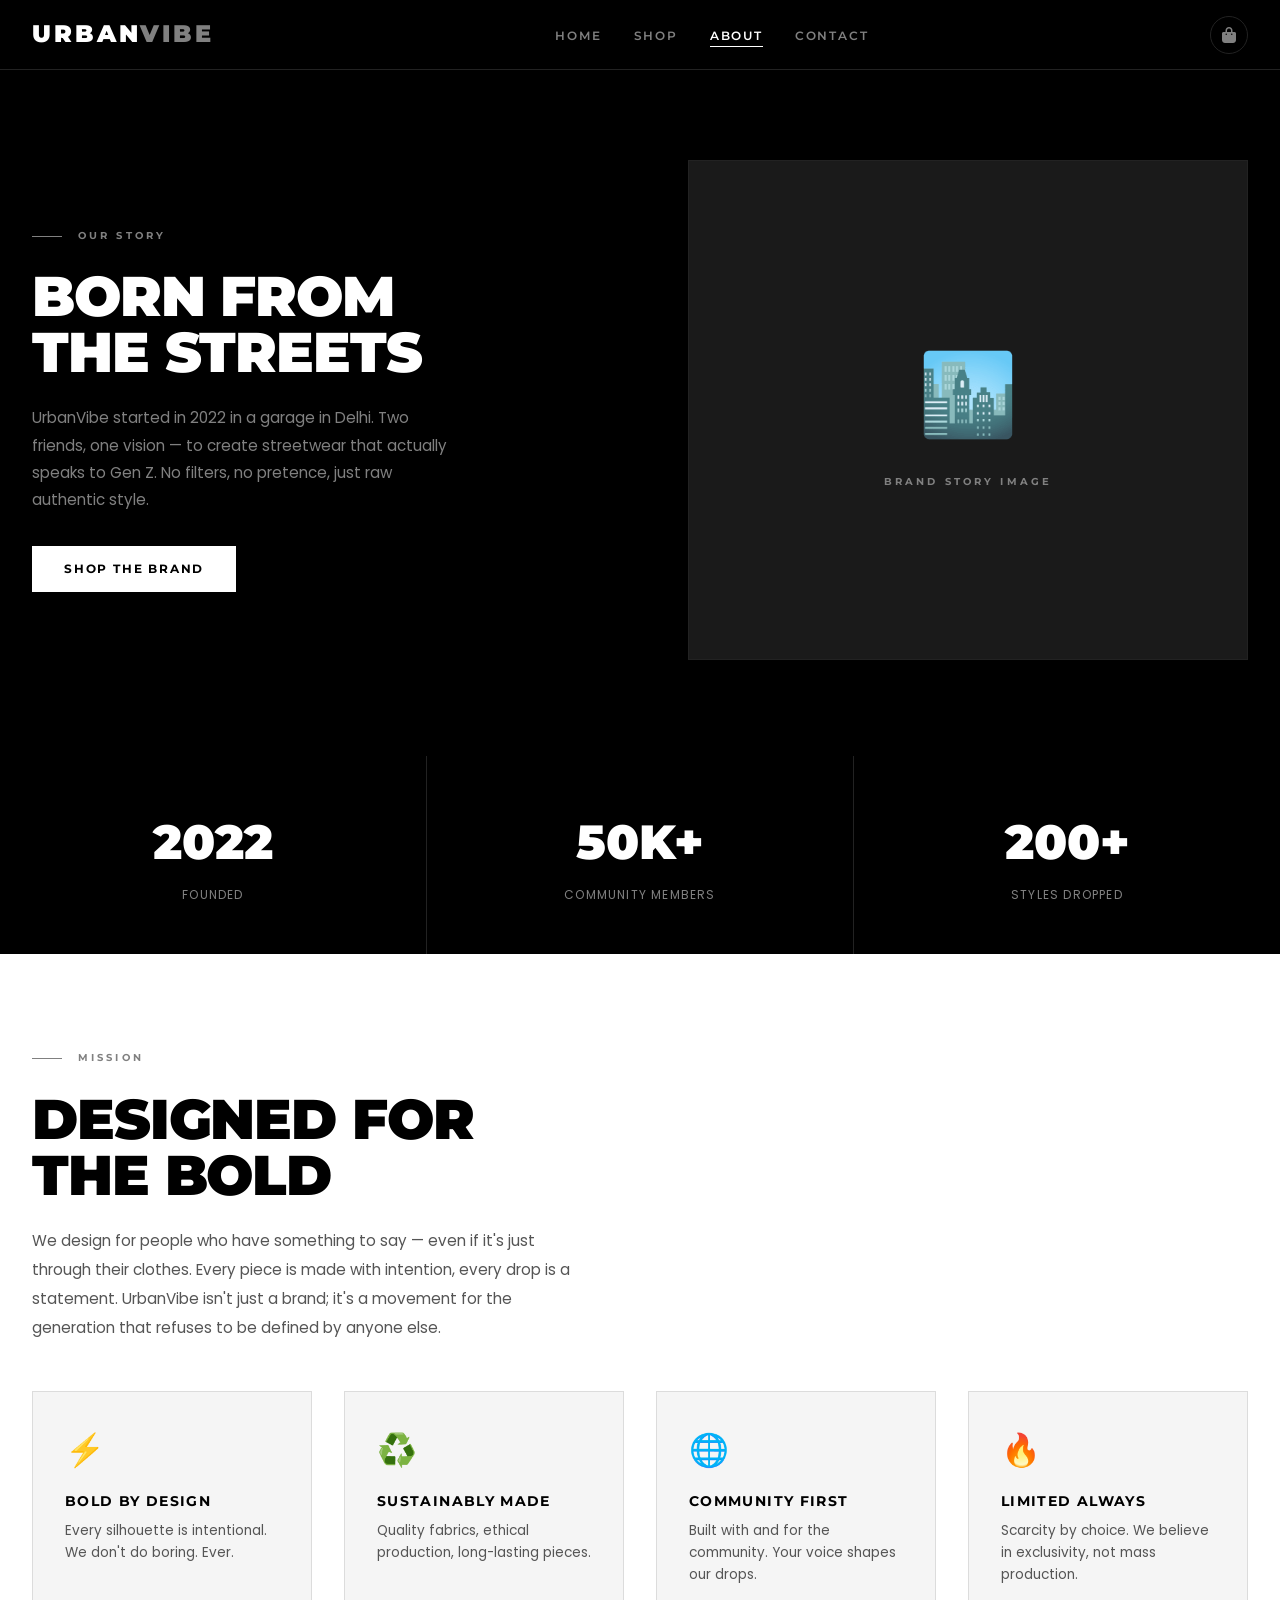
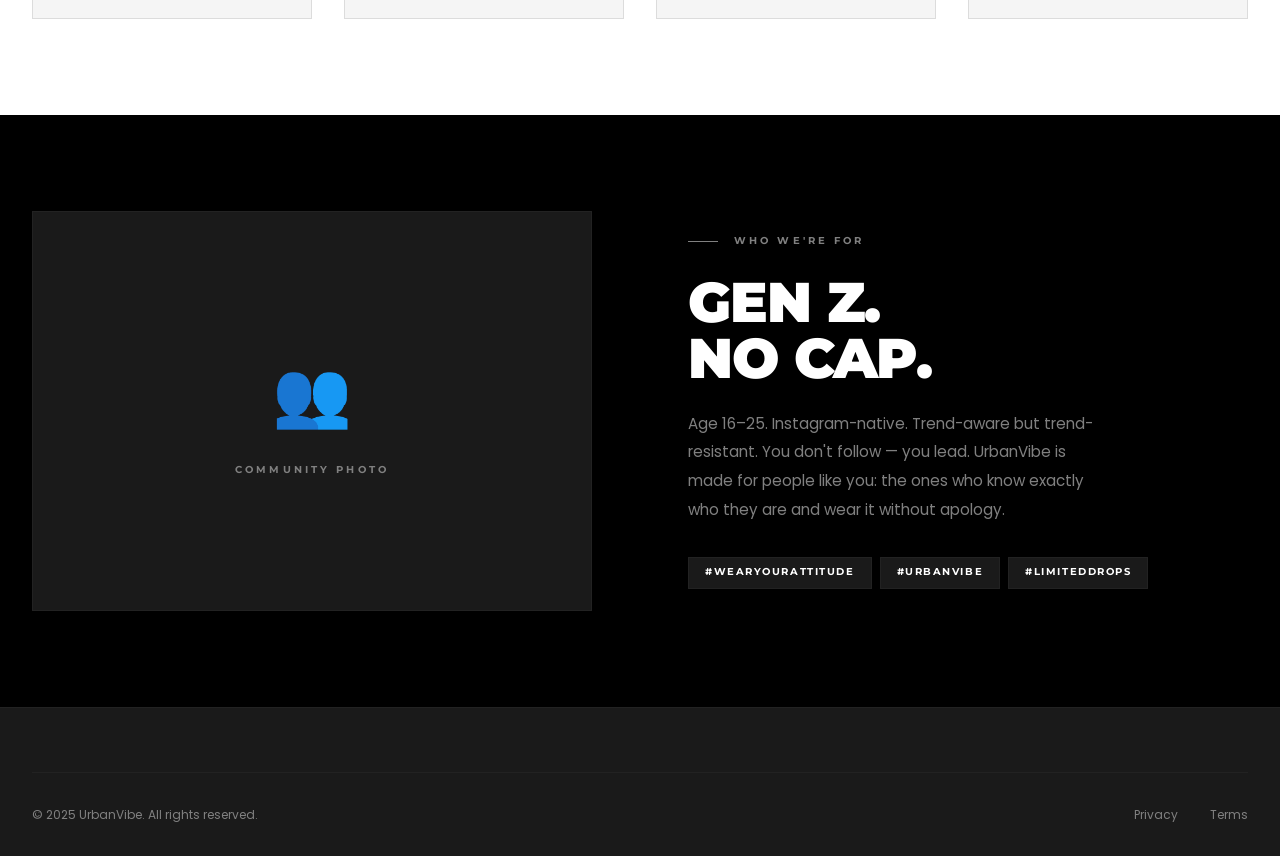
==== urbanvibe/pages/about.html @ aeb4e72f "Add files via upload" ====
<!DOCTYPE html>
<html lang="en">
<head>
  <meta charset="UTF-8" />
  <meta name="viewport" content="width=device-width, initial-scale=1.0" />
  <meta name="description" content="About UrbanVibe – A Gen Z streetwear brand born from the streets of India. Our story, mission, and values." />
  <meta name="keywords" content="about UrbanVibe, Gen Z brand India, streetwear brand story, urban fashion mission" />
  <meta name="robots" content="index, follow" />
  <meta property="og:title" content="About Us – UrbanVibe" />
  <title>About Us – UrbanVibe | Our Story & Mission</title>
  <link rel="canonical" href="https://urbanvibe.com/about" />
  <link rel="stylesheet" href="../css/style.css" />
  <link rel="stylesheet" href="https://cdnjs.cloudflare.com/ajax/libs/font-awesome/6.5.0/css/all.min.css" />
</head>
<body>

<nav class="navbar" role="navigation" aria-label="Main navigation">
  <a href="../index.html" class="nav-logo">Urban<span>Vibe</span></a>
  <ul class="nav-links">
    <li><a href="../index.html">Home</a></li>
    <li><a href="shop.html">Shop</a></li>
    <li><a href="about.html">About</a></li>
    <li><a href="contact.html">Contact</a></li>
  </ul>
  <div class="nav-actions">
    <a href="cart.html" class="nav-icon" aria-label="Cart">
      <i class="fa-solid fa-bag-shopping"></i>
      <span class="cart-count" style="display:none">0</span>
    </a>
    <button class="hamburger" aria-label="Toggle menu"><span></span><span></span><span></span></button>
  </div>
</nav>

<div class="mobile-menu">
  <a href="../index.html">Home</a>
  <a href="shop.html">Shop</a>
  <a href="about.html">About</a>
  <a href="contact.html">Contact</a>
  <a href="cart.html">Cart</a>
</div>

<main>

<!-- ABOUT HERO -->
<section class="about-hero" aria-labelledby="about-title">
  <div class="reveal">
    <div class="section-label">Our Story</div>
    <h1 class="section-title" id="about-title">Born From<br>The Streets</h1>
    <p style="color:var(--grey);font-size:0.95rem;margin-top:1.5rem;max-width:420px;line-height:1.8;">
      UrbanVibe started in 2022 in a garage in Delhi. Two friends, one vision — to create streetwear that actually speaks to Gen Z. No filters, no pretence, just raw authentic style.
    </p>
    <a href="shop.html" class="btn btn-primary" style="margin-top:2rem">Shop the Brand</a>
  </div>
  <div class="reveal">
    <div style="height:500px;background:var(--light-grey);border:1px solid var(--border);display:flex;align-items:center;justify-content:center;flex-direction:column;gap:1rem;">
      <div style="font-size:5rem">🏙️</div>
      <div style="font-family:'Montserrat',sans-serif;font-weight:700;font-size:0.65rem;letter-spacing:0.3em;color:var(--grey);text-transform:uppercase">Brand Story Image</div>
    </div>
  </div>
</section>

<!-- STATS -->
<div class="about-stats-row" style="max-width:1400px;margin:0 auto;" role="region" aria-label="Brand statistics">
  <div class="about-stat reveal">
    <span class="about-stat-num">2022</span>
    <span class="about-stat-label">Founded</span>
  </div>
  <div class="about-stat reveal reveal-delay-1">
    <span class="about-stat-num">50K+</span>
    <span class="about-stat-label">Community Members</span>
  </div>
  <div class="about-stat reveal reveal-delay-2">
    <span class="about-stat-num">200+</span>
    <span class="about-stat-label">Styles Dropped</span>
  </div>
</div>

<!-- MISSION -->
<section class="about-mission" aria-labelledby="mission-title">
  <div class="about-mission-inner">
    <div class="reveal">
      <div class="section-label" style="color:var(--grey);">Mission</div>
      <h2 class="section-title" id="mission-title" style="color:var(--black);">Designed For<br>The Bold</h2>
      <p style="color:#555;max-width:550px;margin-top:1.5rem;font-size:0.95rem;line-height:1.9;">
        We design for people who have something to say — even if it's just through their clothes. 
        Every piece is made with intention, every drop is a statement. UrbanVibe isn't just a brand; 
        it's a movement for the generation that refuses to be defined by anyone else.
      </p>
    </div>
    <div class="about-values">
      <div class="value-card reveal">
        <div class="value-icon">⚡</div>
        <div class="value-title">Bold by Design</div>
        <p class="value-desc">Every silhouette is intentional. We don't do boring. Ever.</p>
      </div>
      <div class="value-card reveal reveal-delay-1">
        <div class="value-icon">♻️</div>
        <div class="value-title">Sustainably Made</div>
        <p class="value-desc">Quality fabrics, ethical production, long-lasting pieces.</p>
      </div>
      <div class="value-card reveal reveal-delay-2">
        <div class="value-icon">🌐</div>
        <div class="value-title">Community First</div>
        <p class="value-desc">Built with and for the community. Your voice shapes our drops.</p>
      </div>
      <div class="value-card reveal reveal-delay-3">
        <div class="value-icon">🔥</div>
        <div class="value-title">Limited Always</div>
        <p class="value-desc">Scarcity by choice. We believe in exclusivity, not mass production.</p>
      </div>
    </div>
  </div>
</section>

<!-- GEN Z SECTION -->
<section style="padding:6rem 2rem;max-width:1400px;margin:0 auto;" aria-labelledby="genz-title">
  <div style="display:grid;grid-template-columns:1fr 1fr;gap:6rem;align-items:center;">
    <div class="reveal">
      <div style="height:400px;background:var(--light-grey);border:1px solid var(--border);display:flex;align-items:center;justify-content:center;flex-direction:column;gap:1rem;">
        <div style="font-size:4rem">👥</div>
        <div style="font-family:'Montserrat',sans-serif;font-weight:700;font-size:0.65rem;letter-spacing:0.3em;color:var(--grey);text-transform:uppercase">Community Photo</div>
      </div>
    </div>
    <div class="reveal">
      <div class="section-label">Who We're For</div>
      <h2 class="section-title" id="genz-title">Gen Z.<br>No Cap.</h2>
      <p style="color:var(--grey);margin-top:1.5rem;font-size:0.95rem;line-height:1.9;max-width:420px;">
        Age 16–25. Instagram-native. Trend-aware but trend-resistant. You don't follow — you lead. 
        UrbanVibe is made for people like you: the ones who know exactly who they are and wear it 
        without apology.
      </p>
      <div style="display:flex;flex-wrap:wrap;gap:0.5rem;margin-top:2rem;">
        <span style="background:var(--light-grey);border:1px solid var(--border);padding:0.4rem 1rem;font-family:'Montserrat',sans-serif;font-weight:700;font-size:0.65rem;letter-spacing:0.15em;text-transform:uppercase;">#WearYourAttitude</span>
        <span style="background:var(--light-grey);border:1px solid var(--border);padding:0.4rem 1rem;font-family:'Montserrat',sans-serif;font-weight:700;font-size:0.65rem;letter-spacing:0.15em;text-transform:uppercase;">#UrbanVibe</span>
        <span style="background:var(--light-grey);border:1px solid var(--border);padding:0.4rem 1rem;font-family:'Montserrat',sans-serif;font-weight:700;font-size:0.65rem;letter-spacing:0.15em;text-transform:uppercase;">#LimitedDrops</span>
      </div>
    </div>
  </div>
</section>

</main>

<footer role="contentinfo">
  <div class="footer-inner">
    <div class="footer-bottom">
      <span class="footer-copy">© 2025 UrbanVibe. All rights reserved.</span>
      <nav class="footer-legal"><a href="#">Privacy</a><a href="#">Terms</a></nav>
    </div>
  </div>
</footer>

<script src="../js/main.js"></script>
</body>
</html>
---- urbanvibe/css/style.css ----
/* ===== URBANVIBE - GLOBAL STYLES ===== */
@import url('https://fonts.googleapis.com/css2?family=Montserrat:wght@300;400;500;600;700;800;900&family=Poppins:wght@300;400;500;600;700&display=swap');

:root {
  --black: #000000;
  --white: #FFFFFF;
  --grey: #808080;
  --light-grey: #1a1a1a;
  --mid-grey: #2a2a2a;
  --border: #222222;
  --accent: #FFFFFF;
  --font-main: 'Montserrat', sans-serif;
  --font-body: 'Poppins', sans-serif;
  --transition: 0.3s cubic-bezier(0.25, 0.46, 0.45, 0.94);
  --transition-fast: 0.15s ease;
}

*, *::before, *::after { box-sizing: border-box; margin: 0; padding: 0; }

html { scroll-behavior: smooth; font-size: 16px; }

body {
  background: var(--black);
  color: var(--white);
  font-family: var(--font-body);
  line-height: 1.6;
  overflow-x: hidden;
  -webkit-font-smoothing: antialiased;
}

a { text-decoration: none; color: inherit; }
img { max-width: 100%; display: block; }
ul { list-style: none; }
button { cursor: pointer; border: none; background: none; font-family: inherit; }

/* ===== SCROLLBAR ===== */
::-webkit-scrollbar { width: 4px; }
::-webkit-scrollbar-track { background: var(--black); }
::-webkit-scrollbar-thumb { background: var(--grey); border-radius: 2px; }

/* ===== SELECTION ===== */
::selection { background: var(--white); color: var(--black); }

/* ===== NAVBAR ===== */
.navbar {
  position: fixed;
  top: 0; left: 0; right: 0;
  z-index: 1000;
  padding: 0 2rem;
  height: 70px;
  display: flex;
  align-items: center;
  justify-content: space-between;
  background: rgba(0,0,0,0.92);
  backdrop-filter: blur(20px);
  border-bottom: 1px solid var(--border);
  transition: var(--transition);
}

.navbar.scrolled {
  background: rgba(0,0,0,0.98);
  box-shadow: 0 2px 30px rgba(0,0,0,0.8);
}

.nav-logo {
  font-family: var(--font-main);
  font-weight: 900;
  font-size: 1.5rem;
  letter-spacing: 0.12em;
  text-transform: uppercase;
  color: var(--white);
}

.nav-logo span { color: var(--grey); }

.nav-links {
  display: flex;
  align-items: center;
  gap: 2rem;
}

.nav-links a {
  font-family: var(--font-main);
  font-weight: 600;
  font-size: 0.75rem;
  letter-spacing: 0.15em;
  text-transform: uppercase;
  color: var(--grey);
  transition: color var(--transition-fast);
  position: relative;
}

.nav-links a::after {
  content: '';
  position: absolute;
  bottom: -4px; left: 0;
  width: 0; height: 1px;
  background: var(--white);
  transition: width var(--transition);
}

.nav-links a:hover, .nav-links a.active { color: var(--white); }
.nav-links a:hover::after, .nav-links a.active::after { width: 100%; }

.nav-actions {
  display: flex;
  align-items: center;
  gap: 1.2rem;
}

.nav-icon {
  display: flex;
  align-items: center;
  justify-content: center;
  width: 38px; height: 38px;
  border: 1px solid var(--border);
  border-radius: 50%;
  color: var(--grey);
  font-size: 1rem;
  transition: all var(--transition-fast);
  position: relative;
}

.nav-icon:hover { border-color: var(--white); color: var(--white); }

.cart-count {
  position: absolute;
  top: -4px; right: -4px;
  width: 16px; height: 16px;
  background: var(--white);
  color: var(--black);
  border-radius: 50%;
  font-size: 0.6rem;
  font-weight: 800;
  display: flex;
  align-items: center;
  justify-content: center;
  font-family: var(--font-main);
}

.hamburger {
  display: none;
  flex-direction: column;
  gap: 5px;
  padding: 8px;
  cursor: pointer;
}

.hamburger span {
  display: block;
  width: 22px; height: 1.5px;
  background: var(--white);
  transition: var(--transition);
}

/* ===== MOBILE MENU ===== */
.mobile-menu {
  position: fixed;
  top: 70px; left: 0; right: 0; bottom: 0;
  background: var(--black);
  z-index: 999;
  padding: 3rem 2rem;
  display: flex;
  flex-direction: column;
  gap: 2rem;
  transform: translateX(-100%);
  transition: transform var(--transition);
}

.mobile-menu.open { transform: translateX(0); }

.mobile-menu a {
  font-family: var(--font-main);
  font-weight: 700;
  font-size: 2rem;
  text-transform: uppercase;
  letter-spacing: 0.05em;
  color: var(--white);
  border-bottom: 1px solid var(--border);
  padding-bottom: 1rem;
}

/* ===== BUTTONS ===== */
.btn {
  display: inline-flex;
  align-items: center;
  gap: 0.5rem;
  padding: 0.85rem 2rem;
  font-family: var(--font-main);
  font-weight: 700;
  font-size: 0.75rem;
  letter-spacing: 0.15em;
  text-transform: uppercase;
  transition: all var(--transition);
  cursor: pointer;
  border: none;
}

.btn-primary {
  background: var(--white);
  color: var(--black);
}

.btn-primary:hover {
  background: var(--grey);
  color: var(--white);
  transform: translateY(-2px);
  box-shadow: 0 8px 25px rgba(255,255,255,0.15);
}

.btn-outline {
  background: transparent;
  color: var(--white);
  border: 1px solid var(--white);
}

.btn-outline:hover {
  background: var(--white);
  color: var(--black);
  transform: translateY(-2px);
}

.btn-ghost {
  background: transparent;
  color: var(--grey);
  border: 1px solid var(--border);
  padding: 0.65rem 1.5rem;
  font-size: 0.7rem;
}

.btn-ghost:hover { color: var(--white); border-color: var(--white); }

/* ===== SECTION LABELS ===== */
.section-label {
  font-family: var(--font-main);
  font-weight: 700;
  font-size: 0.65rem;
  letter-spacing: 0.3em;
  text-transform: uppercase;
  color: var(--grey);
  display: flex;
  align-items: center;
  gap: 1rem;
  margin-bottom: 1.5rem;
}

.section-label::before {
  content: '';
  width: 30px; height: 1px;
  background: var(--grey);
}

.section-title {
  font-family: var(--font-main);
  font-weight: 900;
  font-size: clamp(2rem, 5vw, 3.5rem);
  text-transform: uppercase;
  letter-spacing: -0.02em;
  line-height: 1;
  margin-bottom: 1rem;
}

/* ===== HERO SECTION ===== */
.hero {
  min-height: 100vh;
  display: flex;
  align-items: center;
  position: relative;
  overflow: hidden;
  padding-top: 70px;
}

.hero-bg {
  position: absolute;
  inset: 0;
  background:
    radial-gradient(ellipse at 20% 50%, rgba(255,255,255,0.03) 0%, transparent 60%),
    radial-gradient(ellipse at 80% 20%, rgba(128,128,128,0.05) 0%, transparent 60%),
    var(--black);
}

.hero-grid-overlay {
  position: absolute;
  inset: 0;
  background-image:
    linear-gradient(rgba(255,255,255,0.015) 1px, transparent 1px),
    linear-gradient(90deg, rgba(255,255,255,0.015) 1px, transparent 1px);
  background-size: 60px 60px;
}

.hero-content {
  position: relative;
  z-index: 2;
  max-width: 1400px;
  margin: 0 auto;
  padding: 0 2rem;
  width: 100%;
  display: grid;
  grid-template-columns: 1fr 1fr;
  gap: 4rem;
  align-items: center;
}

.hero-left { padding: 2rem 0; }

.hero-eyebrow {
  font-family: var(--font-main);
  font-weight: 700;
  font-size: 0.65rem;
  letter-spacing: 0.4em;
  text-transform: uppercase;
  color: var(--grey);
  margin-bottom: 1.5rem;
  opacity: 0;
  animation: fadeUp 0.8s forwards 0.2s;
}

.hero-title {
  font-family: var(--font-main);
  font-weight: 900;
  font-size: clamp(3.5rem, 8vw, 7rem);
  text-transform: uppercase;
  line-height: 0.9;
  letter-spacing: -0.03em;
  margin-bottom: 2rem;
  opacity: 0;
  animation: fadeUp 0.8s forwards 0.4s;
}

.hero-title .line-grey { color: var(--grey); }
.hero-title .line-outline {
  -webkit-text-stroke: 1px var(--white);
  color: transparent;
}

.hero-desc {
  font-size: 0.95rem;
  color: var(--grey);
  max-width: 400px;
  margin-bottom: 2.5rem;
  opacity: 0;
  animation: fadeUp 0.8s forwards 0.6s;
}

.hero-actions {
  display: flex;
  gap: 1rem;
  flex-wrap: wrap;
  opacity: 0;
  animation: fadeUp 0.8s forwards 0.8s;
}

.hero-stats {
  display: flex;
  gap: 3rem;
  margin-top: 4rem;
  padding-top: 2rem;
  border-top: 1px solid var(--border);
  opacity: 0;
  animation: fadeUp 0.8s forwards 1s;
}

.stat-num {
  font-family: var(--font-main);
  font-weight: 900;
  font-size: 1.8rem;
  color: var(--white);
}

.stat-label {
  font-size: 0.7rem;
  color: var(--grey);
  text-transform: uppercase;
  letter-spacing: 0.1em;
}

.hero-right {
  position: relative;
  height: 75vh;
  opacity: 0;
  animation: fadeIn 1s forwards 0.5s;
}

.hero-img-main {
  width: 100%;
  height: 100%;
  object-fit: cover;
  filter: grayscale(20%);
}

.hero-img-placeholder {
  width: 100%;
  height: 100%;
  background: var(--light-grey);
  display: flex;
  align-items: center;
  justify-content: center;
  flex-direction: column;
  gap: 1rem;
  border: 1px solid var(--border);
}

.hero-tag {
  position: absolute;
  bottom: 2rem; left: -2rem;
  background: var(--white);
  color: var(--black);
  padding: 1rem 1.5rem;
  font-family: var(--font-main);
  font-weight: 700;
  font-size: 0.7rem;
  letter-spacing: 0.1em;
  text-transform: uppercase;
  animation: slideInLeft 0.8s forwards 1.2s;
  opacity: 0;
}

/* ===== TICKER ===== */
.ticker {
  background: var(--white);
  color: var(--black);
  padding: 0.8rem 0;
  overflow: hidden;
  white-space: nowrap;
}

.ticker-inner {
  display: inline-flex;
  animation: ticker 20s linear infinite;
}

.ticker-item {
  font-family: var(--font-main);
  font-weight: 800;
  font-size: 0.7rem;
  letter-spacing: 0.2em;
  text-transform: uppercase;
  padding: 0 3rem;
}

.ticker-dot {
  color: var(--grey);
  padding: 0 0.5rem;
}

/* ===== FEATURED PRODUCTS ===== */
.featured {
  padding: 6rem 2rem;
  max-width: 1400px;
  margin: 0 auto;
}

.featured-header {
  display: flex;
  align-items: flex-end;
  justify-content: space-between;
  margin-bottom: 3rem;
  flex-wrap: wrap;
  gap: 1rem;
}

.products-grid {
  display: grid;
  grid-template-columns: repeat(auto-fill, minmax(280px, 1fr));
  gap: 1.5px;
}

.product-card {
  position: relative;
  overflow: hidden;
  background: var(--light-grey);
  aspect-ratio: 3/4;
  cursor: pointer;
}

.product-img {
  width: 100%;
  height: 100%;
  object-fit: cover;
  transition: transform 0.6s ease;
}

.product-placeholder {
  width: 100%;
  height: 100%;
  background: var(--light-grey);
  display: flex;
  align-items: center;
  justify-content: center;
  flex-direction: column;
  gap: 0.5rem;
  color: var(--grey);
  font-size: 2rem;
  transition: transform 0.6s ease;
}

.product-card:hover .product-img,
.product-card:hover .product-placeholder { transform: scale(1.05); }

.product-overlay {
  position: absolute;
  inset: 0;
  background: linear-gradient(to top, rgba(0,0,0,0.9) 0%, transparent 60%);
  opacity: 0;
  transition: opacity var(--transition);
  display: flex;
  align-items: flex-end;
  padding: 1.5rem;
}

.product-card:hover .product-overlay { opacity: 1; }

.product-info {
  position: absolute;
  bottom: 0; left: 0; right: 0;
  padding: 1.5rem;
  background: linear-gradient(to top, rgba(0,0,0,0.95), transparent);
}

.product-name {
  font-family: var(--font-main);
  font-weight: 700;
  font-size: 0.9rem;
  letter-spacing: 0.05em;
  text-transform: uppercase;
  margin-bottom: 0.3rem;
}

.product-price {
  font-family: var(--font-main);
  font-weight: 600;
  font-size: 0.85rem;
  color: var(--grey);
}

.product-price .original {
  text-decoration: line-through;
  margin-right: 0.5rem;
  font-size: 0.75rem;
}

.product-price .sale { color: var(--white); }

.product-badge {
  position: absolute;
  top: 1rem; left: 1rem;
  background: var(--white);
  color: var(--black);
  font-family: var(--font-main);
  font-weight: 800;
  font-size: 0.6rem;
  letter-spacing: 0.15em;
  text-transform: uppercase;
  padding: 0.3rem 0.7rem;
}

.product-add-btn {
  width: 100%;
  padding: 0.8rem;
  background: var(--white);
  color: var(--black);
  font-family: var(--font-main);
  font-weight: 700;
  font-size: 0.7rem;
  letter-spacing: 0.15em;
  text-transform: uppercase;
  transition: all var(--transition-fast);
}

.product-add-btn:hover { background: var(--grey); color: var(--white); }

/* ===== COLLECTIONS ===== */
.collections {
  padding: 6rem 2rem;
  background: var(--light-grey);
}

.collections-inner {
  max-width: 1400px;
  margin: 0 auto;
}

.collections-grid {
  display: grid;
  grid-template-columns: 2fr 1fr 1fr;
  grid-template-rows: 300px 300px;
  gap: 1.5px;
  margin-top: 3rem;
}

.collection-item {
  position: relative;
  overflow: hidden;
  cursor: pointer;
}

.collection-item:first-child {
  grid-row: 1 / 3;
}

.collection-bg {
  width: 100%;
  height: 100%;
  background: var(--mid-grey);
  transition: transform 0.6s ease;
  display: flex;
  align-items: center;
  justify-content: center;
  font-size: 3rem;
  color: var(--border);
}

.collection-item:hover .collection-bg { transform: scale(1.05); }

.collection-info {
  position: absolute;
  bottom: 1.5rem; left: 1.5rem;
}

.collection-name {
  font-family: var(--font-main);
  font-weight: 900;
  font-size: 1.2rem;
  text-transform: uppercase;
  letter-spacing: 0.05em;
}

.collection-count {
  font-size: 0.75rem;
  color: var(--grey);
}

/* ===== DROPS BANNER ===== */
.drops-banner {
  padding: 6rem 2rem;
  max-width: 1400px;
  margin: 0 auto;
}

.drops-inner {
  background: var(--white);
  color: var(--black);
  padding: 4rem;
  display: grid;
  grid-template-columns: 1fr auto;
  gap: 3rem;
  align-items: center;
}

.drops-label {
  font-family: var(--font-main);
  font-weight: 700;
  font-size: 0.65rem;
  letter-spacing: 0.4em;
  text-transform: uppercase;
  color: var(--grey);
  margin-bottom: 1rem;
}

.drops-title {
  font-family: var(--font-main);
  font-weight: 900;
  font-size: clamp(2rem, 4vw, 3.5rem);
  text-transform: uppercase;
  line-height: 1;
  letter-spacing: -0.02em;
  margin-bottom: 1rem;
}

.drops-desc {
  font-size: 0.9rem;
  color: var(--grey);
  max-width: 400px;
}

.countdown {
  display: flex;
  gap: 1.5rem;
  margin-top: 2rem;
}

.countdown-block {
  text-align: center;
}

.countdown-num {
  font-family: var(--font-main);
  font-weight: 900;
  font-size: 2.5rem;
  line-height: 1;
  display: block;
}

.countdown-unit {
  font-size: 0.6rem;
  letter-spacing: 0.2em;
  text-transform: uppercase;
  color: var(--grey);
}

.drops-badge {
  background: var(--black);
  color: var(--white);
  padding: 2rem;
  text-align: center;
  min-width: 180px;
}

.drops-percent {
  font-family: var(--font-main);
  font-weight: 900;
  font-size: 4rem;
  line-height: 1;
  display: block;
}

.drops-off {
  font-family: var(--font-main);
  font-weight: 700;
  font-size: 0.8rem;
  letter-spacing: 0.3em;
  text-transform: uppercase;
}

/* ===== REVIEWS ===== */
.reviews {
  padding: 6rem 2rem;
  background: var(--light-grey);
}

.reviews-inner {
  max-width: 1400px;
  margin: 0 auto;
}

.reviews-grid {
  display: grid;
  grid-template-columns: repeat(auto-fill, minmax(300px, 1fr));
  gap: 1.5px;
  margin-top: 3rem;
}

.review-card {
  background: var(--black);
  padding: 2rem;
  border: 1px solid var(--border);
  transition: border-color var(--transition);
}

.review-card:hover { border-color: var(--grey); }

.stars {
  display: flex;
  gap: 3px;
  margin-bottom: 1rem;
  color: var(--white);
  font-size: 0.85rem;
}

.review-text {
  font-size: 0.9rem;
  color: var(--grey);
  line-height: 1.7;
  margin-bottom: 1.5rem;
  font-style: italic;
}

.reviewer {
  display: flex;
  align-items: center;
  gap: 1rem;
}

.reviewer-avatar {
  width: 40px; height: 40px;
  border-radius: 50%;
  background: var(--mid-grey);
  display: flex;
  align-items: center;
  justify-content: center;
  font-family: var(--font-main);
  font-weight: 700;
  font-size: 0.85rem;
  border: 1px solid var(--border);
}

.reviewer-name {
  font-family: var(--font-main);
  font-weight: 700;
  font-size: 0.8rem;
  text-transform: uppercase;
  letter-spacing: 0.05em;
}

.reviewer-handle { font-size: 0.75rem; color: var(--grey); }

/* ===== EMAIL SIGNUP ===== */
.email-signup {
  padding: 6rem 2rem;
  max-width: 1400px;
  margin: 0 auto;
  text-align: center;
}

.signup-inner {
  max-width: 600px;
  margin: 0 auto;
}

.signup-offer {
  font-family: var(--font-main);
  font-weight: 900;
  font-size: clamp(3rem, 8vw, 6rem);
  text-transform: uppercase;
  line-height: 0.9;
  letter-spacing: -0.03em;
  margin-bottom: 1.5rem;
}

.signup-offer .off { color: var(--grey); -webkit-text-stroke: 1px var(--grey); color: transparent; }

.signup-desc {
  color: var(--grey);
  margin-bottom: 2.5rem;
  font-size: 0.9rem;
}

.signup-form {
  display: flex;
  gap: 0;
  max-width: 480px;
  margin: 0 auto;
}

.signup-input {
  flex: 1;
  padding: 1rem 1.5rem;
  background: var(--light-grey);
  border: 1px solid var(--border);
  border-right: none;
  color: var(--white);
  font-family: var(--font-body);
  font-size: 0.85rem;
  outline: none;
  transition: border-color var(--transition-fast);
}

.signup-input::placeholder { color: var(--grey); }
.signup-input:focus { border-color: var(--grey); }

.signup-btn {
  padding: 1rem 2rem;
  background: var(--white);
  color: var(--black);
  font-family: var(--font-main);
  font-weight: 700;
  font-size: 0.7rem;
  letter-spacing: 0.15em;
  text-transform: uppercase;
  transition: all var(--transition-fast);
  border: 1px solid var(--white);
  white-space: nowrap;
}

.signup-btn:hover { background: transparent; color: var(--white); }

/* ===== FOOTER ===== */
footer {
  background: var(--light-grey);
  border-top: 1px solid var(--border);
  padding: 4rem 2rem 2rem;
}

.footer-inner {
  max-width: 1400px;
  margin: 0 auto;
}

.footer-top {
  display: grid;
  grid-template-columns: 2fr 1fr 1fr 1fr;
  gap: 3rem;
  margin-bottom: 4rem;
}

.footer-brand-name {
  font-family: var(--font-main);
  font-weight: 900;
  font-size: 1.8rem;
  text-transform: uppercase;
  letter-spacing: 0.1em;
  margin-bottom: 1rem;
}

.footer-tagline {
  color: var(--grey);
  font-size: 0.85rem;
  margin-bottom: 2rem;
  max-width: 260px;
}

.social-links {
  display: flex;
  gap: 0.8rem;
}

.social-link {
  width: 38px; height: 38px;
  border: 1px solid var(--border);
  display: flex;
  align-items: center;
  justify-content: center;
  font-size: 0.9rem;
  color: var(--grey);
  transition: all var(--transition-fast);
}

.social-link:hover { border-color: var(--white); color: var(--white); }

.footer-heading {
  font-family: var(--font-main);
  font-weight: 700;
  font-size: 0.7rem;
  letter-spacing: 0.2em;
  text-transform: uppercase;
  color: var(--white);
  margin-bottom: 1.5rem;
}

.footer-links {
  display: flex;
  flex-direction: column;
  gap: 0.8rem;
}

.footer-links a {
  font-size: 0.85rem;
  color: var(--grey);
  transition: color var(--transition-fast);
}

.footer-links a:hover { color: var(--white); }

.footer-bottom {
  display: flex;
  align-items: center;
  justify-content: space-between;
  padding-top: 2rem;
  border-top: 1px solid var(--border);
  flex-wrap: wrap;
  gap: 1rem;
}

.footer-copy {
  font-size: 0.75rem;
  color: var(--grey);
}

.footer-legal {
  display: flex;
  gap: 2rem;
}

.footer-legal a {
  font-size: 0.75rem;
  color: var(--grey);
  transition: color var(--transition-fast);
}

.footer-legal a:hover { color: var(--white); }

/* ===== PAGE HERO ===== */
.page-hero {
  padding: 10rem 2rem 4rem;
  max-width: 1400px;
  margin: 0 auto;
}

.page-hero-title {
  font-family: var(--font-main);
  font-weight: 900;
  font-size: clamp(3rem, 8vw, 7rem);
  text-transform: uppercase;
  letter-spacing: -0.03em;
  line-height: 0.9;
}

.page-hero-sub {
  color: var(--grey);
  margin-top: 1.5rem;
  font-size: 0.95rem;
  max-width: 500px;
}

/* ===== SHOP PAGE ===== */
.shop-layout {
  max-width: 1400px;
  margin: 0 auto;
  padding: 2rem;
  display: grid;
  grid-template-columns: 240px 1fr;
  gap: 3rem;
}

.filters h3 {
  font-family: var(--font-main);
  font-weight: 700;
  font-size: 0.7rem;
  letter-spacing: 0.2em;
  text-transform: uppercase;
  margin-bottom: 1rem;
  color: var(--grey);
}

.filter-group { margin-bottom: 2.5rem; }

.filter-options {
  display: flex;
  flex-direction: column;
  gap: 0.6rem;
}

.filter-option {
  display: flex;
  align-items: center;
  gap: 0.8rem;
  font-size: 0.85rem;
  color: var(--grey);
  cursor: pointer;
  transition: color var(--transition-fast);
}

.filter-option:hover { color: var(--white); }

.filter-option input[type="checkbox"] {
  width: 14px; height: 14px;
  accent-color: var(--white);
}

.shop-top {
  display: flex;
  align-items: center;
  justify-content: space-between;
  margin-bottom: 2rem;
  flex-wrap: wrap;
  gap: 1rem;
}

.sort-select {
  background: var(--light-grey);
  border: 1px solid var(--border);
  color: var(--white);
  padding: 0.6rem 1rem;
  font-family: var(--font-body);
  font-size: 0.8rem;
  outline: none;
  cursor: pointer;
}

/* ===== ABOUT PAGE ===== */
.about-hero {
  padding: 10rem 2rem 6rem;
  max-width: 1400px;
  margin: 0 auto;
  display: grid;
  grid-template-columns: 1fr 1fr;
  gap: 6rem;
  align-items: center;
}

.about-stats-row {
  display: grid;
  grid-template-columns: repeat(3, 1fr);
  gap: 1px;
  background: var(--border);
  margin: 4rem 0;
}

.about-stat {
  background: var(--black);
  padding: 3rem 2rem;
  text-align: center;
}

.about-stat-num {
  font-family: var(--font-main);
  font-weight: 900;
  font-size: 3rem;
  display: block;
}

.about-stat-label {
  font-size: 0.75rem;
  color: var(--grey);
  text-transform: uppercase;
  letter-spacing: 0.1em;
}

.about-mission {
  padding: 6rem 2rem;
  background: var(--white);
  color: var(--black);
}

.about-mission-inner {
  max-width: 1400px;
  margin: 0 auto;
}

.about-values {
  display: grid;
  grid-template-columns: repeat(auto-fill, minmax(250px, 1fr));
  gap: 2rem;
  margin-top: 3rem;
}

.value-card {
  padding: 2rem;
  border: 1px solid rgba(0,0,0,0.1);
  background: #f5f5f5;
}

.value-icon {
  font-size: 2rem;
  margin-bottom: 1rem;
}

.value-title {
  font-family: var(--font-main);
  font-weight: 700;
  font-size: 0.85rem;
  text-transform: uppercase;
  letter-spacing: 0.1em;
  margin-bottom: 0.5rem;
  color: var(--black);
}

.value-desc { font-size: 0.85rem; color: #555; }

/* ===== CONTACT PAGE ===== */
.contact-layout {
  max-width: 1400px;
  margin: 0 auto;
  padding: 2rem 2rem 6rem;
  display: grid;
  grid-template-columns: 1fr 1fr;
  gap: 6rem;
}

.contact-info-item {
  display: flex;
  gap: 1.5rem;
  margin-bottom: 2rem;
  padding-bottom: 2rem;
  border-bottom: 1px solid var(--border);
}

.contact-icon {
  font-size: 1.5rem;
  color: var(--grey);
  margin-top: 0.2rem;
}

.contact-info-label {
  font-family: var(--font-main);
  font-weight: 700;
  font-size: 0.7rem;
  letter-spacing: 0.15em;
  text-transform: uppercase;
  color: var(--grey);
  margin-bottom: 0.3rem;
}

.contact-info-val { font-size: 0.9rem; color: var(--white); }

.contact-form {
  display: flex;
  flex-direction: column;
  gap: 1.2rem;
}

.form-group {
  display: flex;
  flex-direction: column;
  gap: 0.5rem;
}

.form-label {
  font-family: var(--font-main);
  font-weight: 600;
  font-size: 0.65rem;
  letter-spacing: 0.15em;
  text-transform: uppercase;
  color: var(--grey);
}

.form-input, .form-textarea, .form-select {
  padding: 0.9rem 1.2rem;
  background: var(--light-grey);
  border: 1px solid var(--border);
  color: var(--white);
  font-family: var(--font-body);
  font-size: 0.85rem;
  outline: none;
  transition: border-color var(--transition-fast);
  resize: vertical;
}

.form-input:focus,
.form-textarea:focus,
.form-select:focus { border-color: var(--grey); }

.form-textarea { min-height: 140px; }

/* ===== CART PAGE ===== */
.cart-layout {
  max-width: 1400px;
  margin: 0 auto;
  padding: 2rem 2rem 6rem;
  display: grid;
  grid-template-columns: 1fr 380px;
  gap: 3rem;
}

.cart-item {
  display: grid;
  grid-template-columns: 100px 1fr auto;
  gap: 1.5rem;
  padding: 1.5rem 0;
  border-bottom: 1px solid var(--border);
  align-items: start;
}

.cart-item-img {
  width: 100px; height: 120px;
  background: var(--light-grey);
  display: flex;
  align-items: center;
  justify-content: center;
  font-size: 2rem;
  color: var(--border);
  border: 1px solid var(--border);
}

.cart-item-name {
  font-family: var(--font-main);
  font-weight: 700;
  font-size: 0.9rem;
  text-transform: uppercase;
  letter-spacing: 0.05em;
  margin-bottom: 0.3rem;
}

.cart-item-meta {
  font-size: 0.8rem;
  color: var(--grey);
  margin-bottom: 1rem;
}

.qty-control {
  display: flex;
  align-items: center;
  gap: 0;
  border: 1px solid var(--border);
  width: fit-content;
}

.qty-btn {
  width: 32px; height: 32px;
  display: flex;
  align-items: center;
  justify-content: center;
  font-size: 1rem;
  color: var(--grey);
  transition: all var(--transition-fast);
  background: none;
  border: none;
  cursor: pointer;
}

.qty-btn:hover { color: var(--white); background: var(--mid-grey); }

.qty-val {
  width: 40px;
  text-align: center;
  font-family: var(--font-main);
  font-weight: 700;
  font-size: 0.85rem;
  border-left: 1px solid var(--border);
  border-right: 1px solid var(--border);
  padding: 0 0.5rem;
  line-height: 32px;
}

.cart-item-price {
  font-family: var(--font-main);
  font-weight: 700;
  font-size: 1rem;
  white-space: nowrap;
}

.cart-remove {
  font-size: 0.75rem;
  color: var(--grey);
  text-transform: uppercase;
  letter-spacing: 0.1em;
  background: none;
  border: none;
  cursor: pointer;
  transition: color var(--transition-fast);
  font-family: var(--font-main);
  font-weight: 600;
  display: block;
  margin-top: 0.5rem;
}

.cart-remove:hover { color: var(--white); }

.order-summary {
  background: var(--light-grey);
  border: 1px solid var(--border);
  padding: 2rem;
  position: sticky;
  top: 90px;
}

.summary-title {
  font-family: var(--font-main);
  font-weight: 700;
  font-size: 0.7rem;
  letter-spacing: 0.2em;
  text-transform: uppercase;
  margin-bottom: 2rem;
}

.summary-row {
  display: flex;
  justify-content: space-between;
  align-items: center;
  margin-bottom: 1rem;
  font-size: 0.85rem;
}

.summary-row.total {
  padding-top: 1rem;
  margin-top: 1rem;
  border-top: 1px solid var(--border);
  font-family: var(--font-main);
  font-weight: 700;
  font-size: 1rem;
}

.coupon-input {
  display: flex;
  gap: 0;
  margin: 1.5rem 0;
}

.coupon-field {
  flex: 1;
  padding: 0.75rem 1rem;
  background: var(--black);
  border: 1px solid var(--border);
  border-right: none;
  color: var(--white);
  font-family: var(--font-body);
  font-size: 0.8rem;
  outline: none;
}

.coupon-apply {
  padding: 0.75rem 1rem;
  background: var(--white);
  color: var(--black);
  font-family: var(--font-main);
  font-weight: 700;
  font-size: 0.65rem;
  letter-spacing: 0.1em;
  text-transform: uppercase;
  border: 1px solid var(--white);
  cursor: pointer;
  transition: all var(--transition-fast);
}

.coupon-apply:hover { background: transparent; color: var(--white); }

/* ===== ANIMATIONS ===== */
@keyframes fadeUp {
  from { opacity: 0; transform: translateY(30px); }
  to { opacity: 1; transform: translateY(0); }
}

@keyframes fadeIn {
  from { opacity: 0; }
  to { opacity: 1; }
}

@keyframes slideInLeft {
  from { opacity: 0; transform: translateX(-20px); }
  to { opacity: 1; transform: translateX(0); }
}

@keyframes ticker {
  from { transform: translateX(0); }
  to { transform: translateX(-50%); }
}

/* ===== SCROLL REVEAL ===== */
.reveal {
  opacity: 0;
  transform: translateY(40px);
  transition: opacity 0.7s ease, transform 0.7s ease;
}

.reveal.visible {
  opacity: 1;
  transform: translateY(0);
}

.reveal-delay-1 { transition-delay: 0.1s; }
.reveal-delay-2 { transition-delay: 0.2s; }
.reveal-delay-3 { transition-delay: 0.3s; }

/* ===== TOAST ===== */
.toast {
  position: fixed;
  bottom: 2rem;
  right: 2rem;
  background: var(--white);
  color: var(--black);
  padding: 1rem 1.5rem;
  font-family: var(--font-main);
  font-weight: 700;
  font-size: 0.8rem;
  letter-spacing: 0.1em;
  text-transform: uppercase;
  z-index: 9999;
  transform: translateY(100px);
  opacity: 0;
  transition: all var(--transition);
}

.toast.show { transform: translateY(0); opacity: 1; }

/* ===== RESPONSIVE ===== */
@media (max-width: 1024px) {
  .hero-content { grid-template-columns: 1fr; }
  .hero-right { height: 50vh; }
  .hero-tag { left: 0; }
  .collections-grid { grid-template-columns: 1fr 1fr; grid-template-rows: auto; }
  .collections-grid .collection-item:first-child { grid-row: auto; }
  .footer-top { grid-template-columns: 1fr 1fr; }
  .about-hero { grid-template-columns: 1fr; gap: 3rem; }
  .contact-layout { grid-template-columns: 1fr; gap: 3rem; }
  .cart-layout { grid-template-columns: 1fr; }
  .shop-layout { grid-template-columns: 1fr; }
  .filters { display: none; }
  .drops-inner { grid-template-columns: 1fr; }
}

@media (max-width: 768px) {
  .nav-links { display: none; }
  .hamburger { display: flex; }
  .hero-title { font-size: clamp(2.5rem, 12vw, 5rem); }
  .hero-stats { gap: 1.5rem; flex-wrap: wrap; }
  .products-grid { grid-template-columns: repeat(2, 1fr); }
  .collections-grid { grid-template-columns: 1fr; }
  .footer-top { grid-template-columns: 1fr; }
  .about-stats-row { grid-template-columns: 1fr; }
  .signup-form { flex-direction: column; }
  .signup-input { border-right: 1px solid var(--border); }
  .cart-item { grid-template-columns: 80px 1fr; }
  .drops-inner { padding: 2rem; }
}

@media (max-width: 480px) {
  .products-grid { grid-template-columns: 1fr; }
  .hero-actions { flex-direction: column; }
}

/* ===== PAGE TRANSITIONS ===== */
.page-transition {
  position: fixed;
  inset: 0;
  background: var(--black);
  z-index: 9998;
  transform: scaleX(0);
  transform-origin: left;
}

/* ===== EMPTY CART ===== */
.empty-cart {
  text-align: center;
  padding: 6rem 2rem;
  grid-column: 1 / -1;
}

.empty-cart-icon { font-size: 4rem; margin-bottom: 1.5rem; opacity: 0.3; }

.empty-cart-title {
  font-family: var(--font-main);
  font-weight: 900;
  font-size: 1.5rem;
  text-transform: uppercase;
  margin-bottom: 0.5rem;
}

.empty-cart-desc { color: var(--grey); margin-bottom: 2rem; }
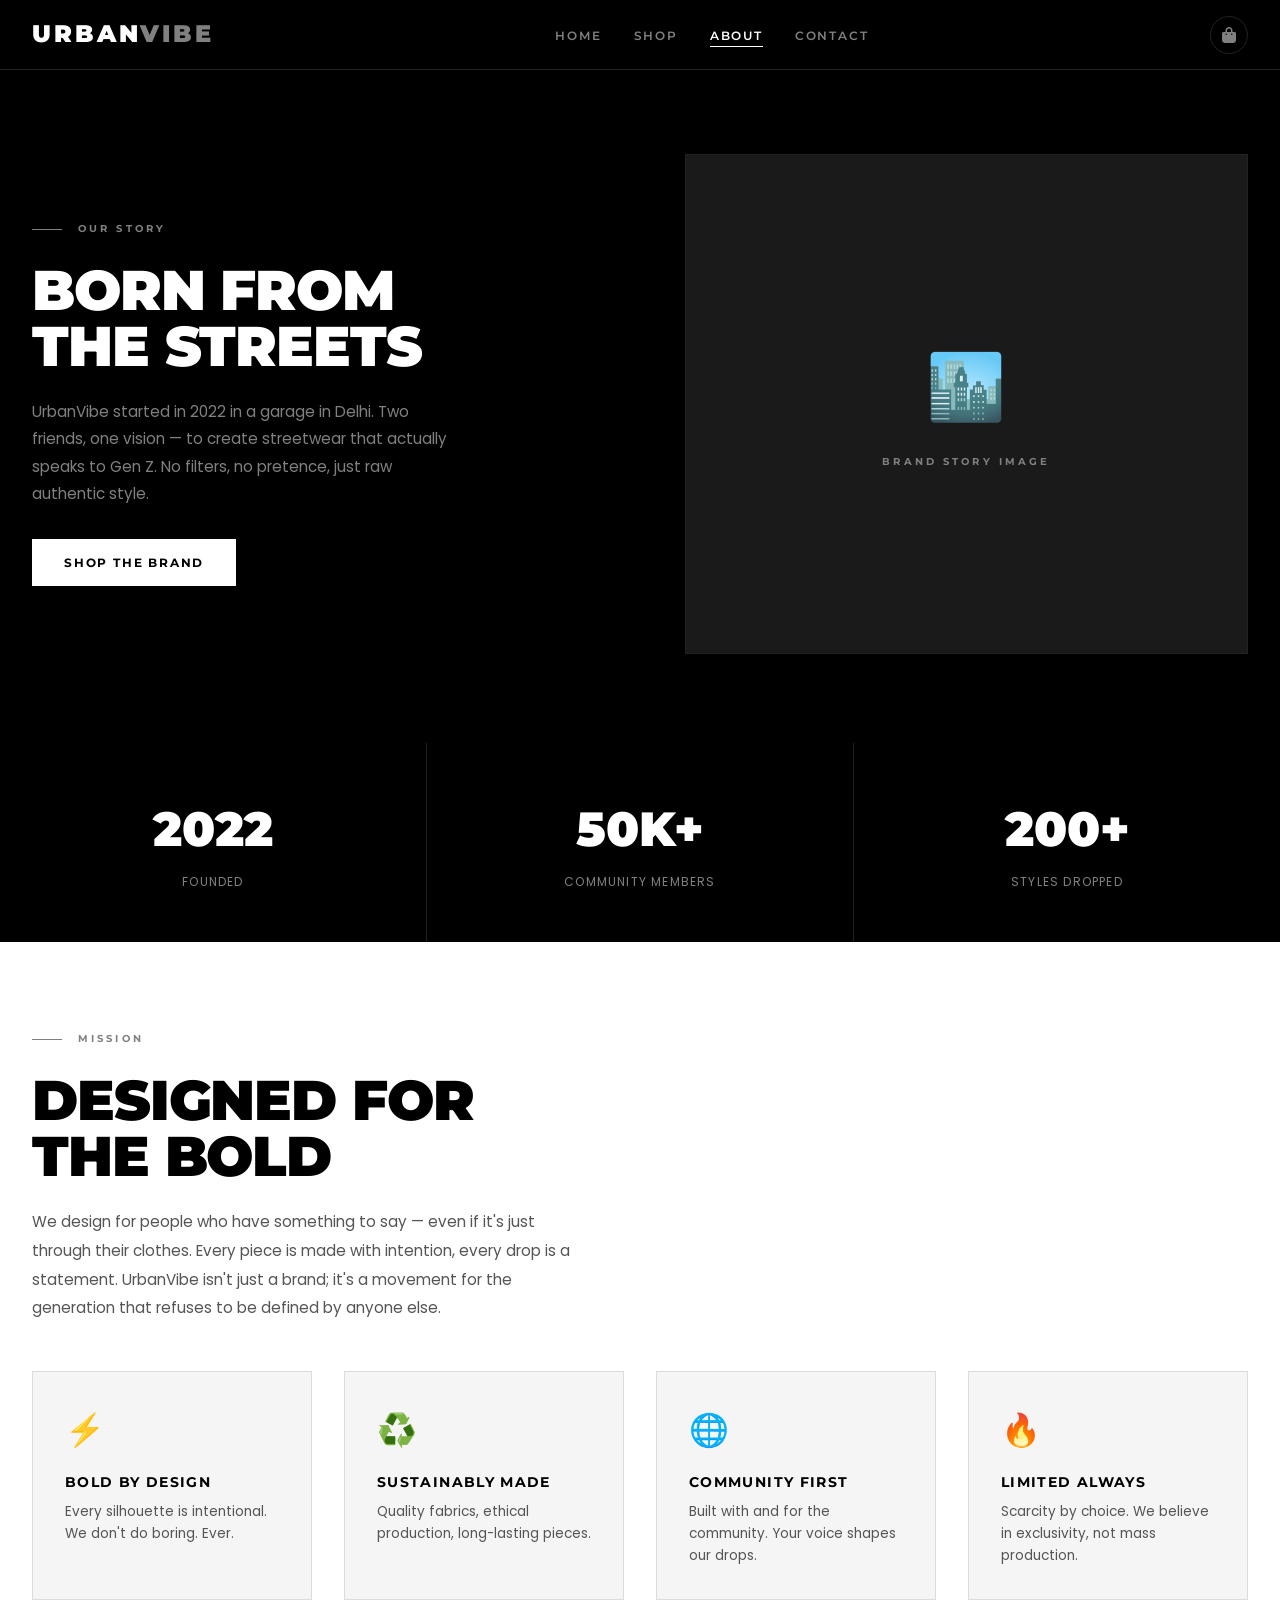
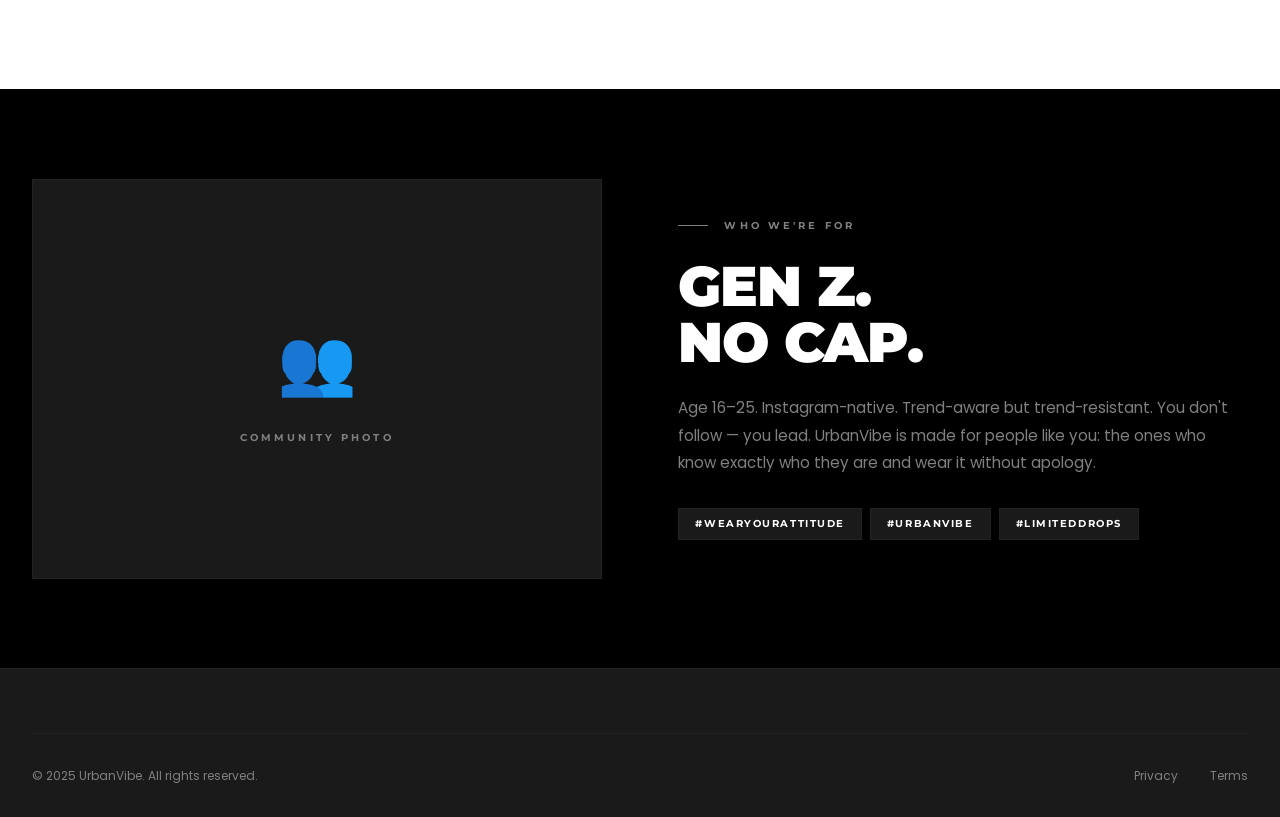
==== commit 7df1a1f4: "Update about.html" ====
--- a/urbanvibe/pages/about.html
+++ b/urbanvibe/pages/about.html
@@ -8,9 +8,114 @@
   <meta name="robots" content="index, follow" />
   <meta property="og:title" content="About Us – UrbanVibe" />
   <title>About Us – UrbanVibe | Our Story & Mission</title>
-  <link rel="canonical" href="https://urbanvibe.com/about" />
+  <link rel="canonical" href="https://seo-1-racr.onrender.com/pages/about.html" />
   <link rel="stylesheet" href="../css/style.css" />
   <link rel="stylesheet" href="https://cdnjs.cloudflare.com/ajax/libs/font-awesome/6.5.0/css/all.min.css" />
+
+  <style>
+    /* ── Gen Z two-column section ── */
+    .genz-grid {
+      display: grid;
+      grid-template-columns: 1fr 1fr;
+      gap: clamp(2rem, 6vw, 6rem);
+      align-items: center;
+    }
+
+    .genz-section {
+      padding: clamp(3rem, 7vw, 6rem) clamp(1rem, 4vw, 2rem);
+      max-width: 1400px;
+      margin: 0 auto;
+    }
+
+    /* ── Image placeholder blocks ── */
+    .img-placeholder {
+      background: var(--light-grey);
+      border: 1px solid var(--border);
+      display: flex;
+      align-items: center;
+      justify-content: center;
+      flex-direction: column;
+      gap: 1rem;
+    }
+
+    .img-placeholder-icon {
+      font-size: 4rem;
+    }
+
+    .img-placeholder-label {
+      font-family: 'Montserrat', sans-serif;
+      font-weight: 700;
+      font-size: 0.65rem;
+      letter-spacing: 0.3em;
+      color: var(--grey);
+      text-transform: uppercase;
+    }
+
+    /* ── Hashtag tags ── */
+    .tag-list {
+      display: flex;
+      flex-wrap: wrap;
+      gap: 0.5rem;
+      margin-top: 2rem;
+    }
+
+    .tag {
+      background: var(--light-grey);
+      border: 1px solid var(--border);
+      padding: 0.4rem 1rem;
+      font-family: 'Montserrat', sans-serif;
+      font-weight: 700;
+      font-size: 0.65rem;
+      letter-spacing: 0.15em;
+      text-transform: uppercase;
+      color: var(--white);
+    }
+
+    /* ── About hero description ── */
+    .about-hero-desc {
+      color: var(--grey);
+      font-size: 0.95rem;
+      margin-top: 1.5rem;
+      max-width: 420px;
+      line-height: 1.8;
+    }
+
+    /* ── Responsive ── */
+    @media (max-width: 768px) {
+      .genz-grid {
+        grid-template-columns: 1fr;
+      }
+
+      /* Image goes below text on mobile */
+      .genz-img-col {
+        order: 1;
+      }
+
+      .genz-text-col {
+        order: 0;
+      }
+
+      /* Shorter placeholder images on mobile */
+      .genz-img-placeholder {
+        height: 260px !important;
+      }
+
+      .about-hero-img-placeholder {
+        height: 300px !important;
+      }
+    }
+
+    @media (max-width: 480px) {
+      .tag-list {
+        gap: 0.4rem;
+      }
+
+      .tag {
+        font-size: 0.6rem;
+        padding: 0.35rem 0.75rem;
+      }
+    }
+  </style>
 </head>
 <body>
 
@@ -19,7 +124,7 @@
   <ul class="nav-links">
     <li><a href="../index.html">Home</a></li>
     <li><a href="shop.html">Shop</a></li>
-    <li><a href="about.html">About</a></li>
+    <li><a href="about.html" class="active">About</a></li>
     <li><a href="contact.html">Contact</a></li>
   </ul>
   <div class="nav-actions">
@@ -41,102 +146,108 @@
 
 <main>
 
-<!-- ABOUT HERO -->
-<section class="about-hero" aria-labelledby="about-title">
-  <div class="reveal">
-    <div class="section-label">Our Story</div>
-    <h1 class="section-title" id="about-title">Born From<br>The Streets</h1>
-    <p style="color:var(--grey);font-size:0.95rem;margin-top:1.5rem;max-width:420px;line-height:1.8;">
-      UrbanVibe started in 2022 in a garage in Delhi. Two friends, one vision — to create streetwear that actually speaks to Gen Z. No filters, no pretence, just raw authentic style.
-    </p>
-    <a href="shop.html" class="btn btn-primary" style="margin-top:2rem">Shop the Brand</a>
+  <!-- ABOUT HERO -->
+  <!-- about-hero class already has grid-template-columns:1fr 1fr + responsive collapse in style.css -->
+  <section class="about-hero" aria-labelledby="about-title">
+    <div class="reveal">
+      <div class="section-label">Our Story</div>
+      <h1 class="section-title" id="about-title">Born From<br>The Streets</h1>
+      <p class="about-hero-desc">
+        UrbanVibe started in 2022 in a garage in Delhi. Two friends, one vision — to create streetwear
+        that actually speaks to Gen Z. No filters, no pretence, just raw authentic style.
+      </p>
+      <a href="shop.html" class="btn btn-primary" style="margin-top:2rem">Shop the Brand</a>
+    </div>
+    <div class="reveal">
+      <div class="img-placeholder about-hero-img-placeholder" style="height:500px;">
+        <div class="img-placeholder-icon">🏙️</div>
+        <div class="img-placeholder-label">Brand Story Image</div>
+      </div>
+    </div>
+  </section>
+
+  <!-- STATS -->
+  <div class="about-stats-row" style="max-width:1400px;margin:0 auto;" role="region" aria-label="Brand statistics">
+    <div class="about-stat reveal">
+      <span class="about-stat-num">2022</span>
+      <span class="about-stat-label">Founded</span>
+    </div>
+    <div class="about-stat reveal reveal-delay-1">
+      <span class="about-stat-num">50K+</span>
+      <span class="about-stat-label">Community Members</span>
+    </div>
+    <div class="about-stat reveal reveal-delay-2">
+      <span class="about-stat-num">200+</span>
+      <span class="about-stat-label">Styles Dropped</span>
+    </div>
   </div>
-  <div class="reveal">
-    <div style="height:500px;background:var(--light-grey);border:1px solid var(--border);display:flex;align-items:center;justify-content:center;flex-direction:column;gap:1rem;">
-      <div style="font-size:5rem">🏙️</div>
-      <div style="font-family:'Montserrat',sans-serif;font-weight:700;font-size:0.65rem;letter-spacing:0.3em;color:var(--grey);text-transform:uppercase">Brand Story Image</div>
-    </div>
-  </div>
-</section>
-
-<!-- STATS -->
-<div class="about-stats-row" style="max-width:1400px;margin:0 auto;" role="region" aria-label="Brand statistics">
-  <div class="about-stat reveal">
-    <span class="about-stat-num">2022</span>
-    <span class="about-stat-label">Founded</span>
-  </div>
-  <div class="about-stat reveal reveal-delay-1">
-    <span class="about-stat-num">50K+</span>
-    <span class="about-stat-label">Community Members</span>
-  </div>
-  <div class="about-stat reveal reveal-delay-2">
-    <span class="about-stat-num">200+</span>
-    <span class="about-stat-label">Styles Dropped</span>
-  </div>
-</div>
-
-<!-- MISSION -->
-<section class="about-mission" aria-labelledby="mission-title">
-  <div class="about-mission-inner">
-    <div class="reveal">
-      <div class="section-label" style="color:var(--grey);">Mission</div>
-      <h2 class="section-title" id="mission-title" style="color:var(--black);">Designed For<br>The Bold</h2>
-      <p style="color:#555;max-width:550px;margin-top:1.5rem;font-size:0.95rem;line-height:1.9;">
-        We design for people who have something to say — even if it's just through their clothes. 
-        Every piece is made with intention, every drop is a statement. UrbanVibe isn't just a brand; 
-        it's a movement for the generation that refuses to be defined by anyone else.
-      </p>
-    </div>
-    <div class="about-values">
-      <div class="value-card reveal">
-        <div class="value-icon">⚡</div>
-        <div class="value-title">Bold by Design</div>
-        <p class="value-desc">Every silhouette is intentional. We don't do boring. Ever.</p>
-      </div>
-      <div class="value-card reveal reveal-delay-1">
-        <div class="value-icon">♻️</div>
-        <div class="value-title">Sustainably Made</div>
-        <p class="value-desc">Quality fabrics, ethical production, long-lasting pieces.</p>
-      </div>
-      <div class="value-card reveal reveal-delay-2">
-        <div class="value-icon">🌐</div>
-        <div class="value-title">Community First</div>
-        <p class="value-desc">Built with and for the community. Your voice shapes our drops.</p>
-      </div>
-      <div class="value-card reveal reveal-delay-3">
-        <div class="value-icon">🔥</div>
-        <div class="value-title">Limited Always</div>
-        <p class="value-desc">Scarcity by choice. We believe in exclusivity, not mass production.</p>
-      </div>
-    </div>
-  </div>
-</section>
-
-<!-- GEN Z SECTION -->
-<section style="padding:6rem 2rem;max-width:1400px;margin:0 auto;" aria-labelledby="genz-title">
-  <div style="display:grid;grid-template-columns:1fr 1fr;gap:6rem;align-items:center;">
-    <div class="reveal">
-      <div style="height:400px;background:var(--light-grey);border:1px solid var(--border);display:flex;align-items:center;justify-content:center;flex-direction:column;gap:1rem;">
-        <div style="font-size:4rem">👥</div>
-        <div style="font-family:'Montserrat',sans-serif;font-weight:700;font-size:0.65rem;letter-spacing:0.3em;color:var(--grey);text-transform:uppercase">Community Photo</div>
-      </div>
-    </div>
-    <div class="reveal">
-      <div class="section-label">Who We're For</div>
-      <h2 class="section-title" id="genz-title">Gen Z.<br>No Cap.</h2>
-      <p style="color:var(--grey);margin-top:1.5rem;font-size:0.95rem;line-height:1.9;max-width:420px;">
-        Age 16–25. Instagram-native. Trend-aware but trend-resistant. You don't follow — you lead. 
-        UrbanVibe is made for people like you: the ones who know exactly who they are and wear it 
-        without apology.
-      </p>
-      <div style="display:flex;flex-wrap:wrap;gap:0.5rem;margin-top:2rem;">
-        <span style="background:var(--light-grey);border:1px solid var(--border);padding:0.4rem 1rem;font-family:'Montserrat',sans-serif;font-weight:700;font-size:0.65rem;letter-spacing:0.15em;text-transform:uppercase;">#WearYourAttitude</span>
-        <span style="background:var(--light-grey);border:1px solid var(--border);padding:0.4rem 1rem;font-family:'Montserrat',sans-serif;font-weight:700;font-size:0.65rem;letter-spacing:0.15em;text-transform:uppercase;">#UrbanVibe</span>
-        <span style="background:var(--light-grey);border:1px solid var(--border);padding:0.4rem 1rem;font-family:'Montserrat',sans-serif;font-weight:700;font-size:0.65rem;letter-spacing:0.15em;text-transform:uppercase;">#LimitedDrops</span>
-      </div>
-    </div>
-  </div>
-</section>
+
+  <!-- MISSION -->
+  <section class="about-mission" aria-labelledby="mission-title">
+    <div class="about-mission-inner">
+      <div class="reveal">
+        <div class="section-label" style="color:var(--grey);">Mission</div>
+        <h2 class="section-title" id="mission-title" style="color:var(--black);">Designed For<br>The Bold</h2>
+        <p style="color:#555;max-width:550px;margin-top:1.5rem;font-size:0.95rem;line-height:1.9;">
+          We design for people who have something to say — even if it's just through their clothes.
+          Every piece is made with intention, every drop is a statement. UrbanVibe isn't just a brand;
+          it's a movement for the generation that refuses to be defined by anyone else.
+        </p>
+      </div>
+      <div class="about-values">
+        <div class="value-card reveal">
+          <div class="value-icon">⚡</div>
+          <div class="value-title">Bold by Design</div>
+          <p class="value-desc">Every silhouette is intentional. We don't do boring. Ever.</p>
+        </div>
+        <div class="value-card reveal reveal-delay-1">
+          <div class="value-icon">♻️</div>
+          <div class="value-title">Sustainably Made</div>
+          <p class="value-desc">Quality fabrics, ethical production, long-lasting pieces.</p>
+        </div>
+        <div class="value-card reveal reveal-delay-2">
+          <div class="value-icon">🌐</div>
+          <div class="value-title">Community First</div>
+          <p class="value-desc">Built with and for the community. Your voice shapes our drops.</p>
+        </div>
+        <div class="value-card reveal reveal-delay-3">
+          <div class="value-icon">🔥</div>
+          <div class="value-title">Limited Always</div>
+          <p class="value-desc">Scarcity by choice. We believe in exclusivity, not mass production.</p>
+        </div>
+      </div>
+    </div>
+  </section>
+
+  <!-- GEN Z SECTION -->
+  <!-- ✅ Inline style="display:grid;grid-template-columns:1fr 1fr" replaced with .genz-grid class -->
+  <section class="genz-section" aria-labelledby="genz-title">
+    <div class="genz-grid">
+
+      <div class="reveal genz-img-col">
+        <div class="img-placeholder genz-img-placeholder" style="height:400px;">
+          <div class="img-placeholder-icon">👥</div>
+          <div class="img-placeholder-label">Community Photo</div>
+        </div>
+      </div>
+
+      <div class="reveal genz-text-col">
+        <div class="section-label">Who We're For</div>
+        <h2 class="section-title" id="genz-title">Gen Z.<br>No Cap.</h2>
+        <p class="about-hero-desc" style="max-width:100%;">
+          Age 16–25. Instagram-native. Trend-aware but trend-resistant. You don't follow — you lead.
+          UrbanVibe is made for people like you: the ones who know exactly who they are and wear it
+          without apology.
+        </p>
+        <div class="tag-list">
+          <span class="tag">#WearYourAttitude</span>
+          <span class="tag">#UrbanVibe</span>
+          <span class="tag">#LimitedDrops</span>
+        </div>
+      </div>
+
+    </div>
+  </section>
 
 </main>
 
@@ -151,4 +262,4 @@
 
 <script src="../js/main.js"></script>
 </body>
-</html>
+</html>
--- a/urbanvibe/css/style.css
+++ b/urbanvibe/css/style.css
@@ -13,6 +13,16 @@
   --font-body: 'Poppins', sans-serif;
   --transition: 0.3s cubic-bezier(0.25, 0.46, 0.45, 0.94);
   --transition-fast: 0.15s ease;
+
+  /* Responsive spacing scale */
+  --space-xs: clamp(0.5rem, 1vw, 0.75rem);
+  --space-sm: clamp(0.75rem, 2vw, 1.25rem);
+  --space-md: clamp(1rem, 3vw, 2rem);
+  --space-lg: clamp(2rem, 5vw, 4rem);
+  --space-xl: clamp(3rem, 7vw, 6rem);
+
+  /* Responsive container padding */
+  --container-pad: clamp(1rem, 4vw, 2rem);
 }
 
 *, *::before, *::after { box-sizing: border-box; margin: 0; padding: 0; }
@@ -46,7 +56,7 @@
   position: fixed;
   top: 0; left: 0; right: 0;
   z-index: 1000;
-  padding: 0 2rem;
+  padding: 0 var(--container-pad);
   height: 70px;
   display: flex;
   align-items: center;
@@ -65,7 +75,7 @@
 .nav-logo {
   font-family: var(--font-main);
   font-weight: 900;
-  font-size: 1.5rem;
+  font-size: clamp(1.1rem, 3vw, 1.5rem);
   letter-spacing: 0.12em;
   text-transform: uppercase;
   color: var(--white);
@@ -76,7 +86,7 @@
 .nav-links {
   display: flex;
   align-items: center;
-  gap: 2rem;
+  gap: clamp(1rem, 2.5vw, 2rem);
 }
 
 .nav-links a {
@@ -88,6 +98,7 @@
   color: var(--grey);
   transition: color var(--transition-fast);
   position: relative;
+  white-space: nowrap;
 }
 
 .nav-links a::after {
@@ -105,7 +116,7 @@
 .nav-actions {
   display: flex;
   align-items: center;
-  gap: 1.2rem;
+  gap: clamp(0.6rem, 1.5vw, 1.2rem);
 }
 
 .nav-icon {
@@ -159,12 +170,13 @@
   top: 70px; left: 0; right: 0; bottom: 0;
   background: var(--black);
   z-index: 999;
-  padding: 3rem 2rem;
+  padding: 3rem var(--container-pad);
   display: flex;
   flex-direction: column;
   gap: 2rem;
   transform: translateX(-100%);
   transition: transform var(--transition);
+  overflow-y: auto;
 }
 
 .mobile-menu.open { transform: translateX(0); }
@@ -172,12 +184,13 @@
 .mobile-menu a {
   font-family: var(--font-main);
   font-weight: 700;
-  font-size: 2rem;
+  font-size: clamp(1.4rem, 6vw, 2rem);
   text-transform: uppercase;
   letter-spacing: 0.05em;
   color: var(--white);
   border-bottom: 1px solid var(--border);
   padding-bottom: 1rem;
+  display: block;
 }
 
 /* ===== BUTTONS ===== */
@@ -185,7 +198,7 @@
   display: inline-flex;
   align-items: center;
   gap: 0.5rem;
-  padding: 0.85rem 2rem;
+  padding: clamp(0.65rem, 2vw, 0.85rem) clamp(1.2rem, 3vw, 2rem);
   font-family: var(--font-main);
   font-weight: 700;
   font-size: 0.75rem;
@@ -253,7 +266,7 @@
 .section-title {
   font-family: var(--font-main);
   font-weight: 900;
-  font-size: clamp(2rem, 5vw, 3.5rem);
+  font-size: clamp(1.8rem, 5vw, 3.5rem);
   text-transform: uppercase;
   letter-spacing: -0.02em;
   line-height: 1;
@@ -263,6 +276,7 @@
 /* ===== HERO SECTION ===== */
 .hero {
   min-height: 100vh;
+  min-height: 100svh; /* safe area on mobile */
   display: flex;
   align-items: center;
   position: relative;
@@ -293,15 +307,15 @@
   z-index: 2;
   max-width: 1400px;
   margin: 0 auto;
-  padding: 0 2rem;
+  padding: 0 var(--container-pad);
   width: 100%;
   display: grid;
   grid-template-columns: 1fr 1fr;
-  gap: 4rem;
-  align-items: center;
-}
-
-.hero-left { padding: 2rem 0; }
+  gap: clamp(2rem, 5vw, 4rem);
+  align-items: center;
+}
+
+.hero-left { padding: clamp(1rem, 3vw, 2rem) 0; }
 
 .hero-eyebrow {
   font-family: var(--font-main);
@@ -318,11 +332,11 @@
 .hero-title {
   font-family: var(--font-main);
   font-weight: 900;
-  font-size: clamp(3.5rem, 8vw, 7rem);
+  font-size: clamp(2.8rem, 7vw, 7rem);
   text-transform: uppercase;
   line-height: 0.9;
   letter-spacing: -0.03em;
-  margin-bottom: 2rem;
+  margin-bottom: clamp(1.2rem, 3vw, 2rem);
   opacity: 0;
   animation: fadeUp 0.8s forwards 0.4s;
 }
@@ -334,10 +348,10 @@
 }
 
 .hero-desc {
-  font-size: 0.95rem;
+  font-size: clamp(0.85rem, 2vw, 0.95rem);
   color: var(--grey);
   max-width: 400px;
-  margin-bottom: 2.5rem;
+  margin-bottom: clamp(1.5rem, 4vw, 2.5rem);
   opacity: 0;
   animation: fadeUp 0.8s forwards 0.6s;
 }
@@ -352,18 +366,19 @@
 
 .hero-stats {
   display: flex;
-  gap: 3rem;
-  margin-top: 4rem;
+  gap: clamp(1.5rem, 4vw, 3rem);
+  margin-top: clamp(2rem, 5vw, 4rem);
   padding-top: 2rem;
   border-top: 1px solid var(--border);
   opacity: 0;
   animation: fadeUp 0.8s forwards 1s;
+  flex-wrap: wrap;
 }
 
 .stat-num {
   font-family: var(--font-main);
   font-weight: 900;
-  font-size: 1.8rem;
+  font-size: clamp(1.3rem, 3vw, 1.8rem);
   color: var(--white);
 }
 
@@ -435,7 +450,7 @@
   font-size: 0.7rem;
   letter-spacing: 0.2em;
   text-transform: uppercase;
-  padding: 0 3rem;
+  padding: 0 clamp(1.5rem, 4vw, 3rem);
 }
 
 .ticker-dot {
@@ -445,7 +460,7 @@
 
 /* ===== FEATURED PRODUCTS ===== */
 .featured {
-  padding: 6rem 2rem;
+  padding: var(--space-xl) var(--container-pad);
   max-width: 1400px;
   margin: 0 auto;
 }
@@ -454,14 +469,14 @@
   display: flex;
   align-items: flex-end;
   justify-content: space-between;
-  margin-bottom: 3rem;
+  margin-bottom: clamp(1.5rem, 4vw, 3rem);
   flex-wrap: wrap;
   gap: 1rem;
 }
 
 .products-grid {
   display: grid;
-  grid-template-columns: repeat(auto-fill, minmax(280px, 1fr));
+  grid-template-columns: repeat(auto-fill, minmax(min(280px, 100%), 1fr));
   gap: 1.5px;
 }
 
@@ -513,14 +528,14 @@
 .product-info {
   position: absolute;
   bottom: 0; left: 0; right: 0;
-  padding: 1.5rem;
+  padding: clamp(1rem, 3vw, 1.5rem);
   background: linear-gradient(to top, rgba(0,0,0,0.95), transparent);
 }
 
 .product-name {
   font-family: var(--font-main);
   font-weight: 700;
-  font-size: 0.9rem;
+  font-size: clamp(0.75rem, 2vw, 0.9rem);
   letter-spacing: 0.05em;
   text-transform: uppercase;
   margin-bottom: 0.3rem;
@@ -571,7 +586,7 @@
 
 /* ===== COLLECTIONS ===== */
 .collections {
-  padding: 6rem 2rem;
+  padding: var(--space-xl) var(--container-pad);
   background: var(--light-grey);
 }
 
@@ -585,7 +600,7 @@
   grid-template-columns: 2fr 1fr 1fr;
   grid-template-rows: 300px 300px;
   gap: 1.5px;
-  margin-top: 3rem;
+  margin-top: clamp(1.5rem, 4vw, 3rem);
 }
 
 .collection-item {
@@ -620,7 +635,7 @@
 .collection-name {
   font-family: var(--font-main);
   font-weight: 900;
-  font-size: 1.2rem;
+  font-size: clamp(1rem, 2.5vw, 1.2rem);
   text-transform: uppercase;
   letter-spacing: 0.05em;
 }
@@ -632,7 +647,7 @@
 
 /* ===== DROPS BANNER ===== */
 .drops-banner {
-  padding: 6rem 2rem;
+  padding: var(--space-xl) var(--container-pad);
   max-width: 1400px;
   margin: 0 auto;
 }
@@ -640,10 +655,10 @@
 .drops-inner {
   background: var(--white);
   color: var(--black);
-  padding: 4rem;
+  padding: clamp(2rem, 5vw, 4rem);
   display: grid;
   grid-template-columns: 1fr auto;
-  gap: 3rem;
+  gap: clamp(1.5rem, 4vw, 3rem);
   align-items: center;
 }
 
@@ -660,7 +675,7 @@
 .drops-title {
   font-family: var(--font-main);
   font-weight: 900;
-  font-size: clamp(2rem, 4vw, 3.5rem);
+  font-size: clamp(1.6rem, 4vw, 3.5rem);
   text-transform: uppercase;
   line-height: 1;
   letter-spacing: -0.02em;
@@ -668,15 +683,16 @@
 }
 
 .drops-desc {
-  font-size: 0.9rem;
+  font-size: clamp(0.8rem, 2vw, 0.9rem);
   color: var(--grey);
   max-width: 400px;
 }
 
 .countdown {
   display: flex;
-  gap: 1.5rem;
+  gap: clamp(0.8rem, 2vw, 1.5rem);
   margin-top: 2rem;
+  flex-wrap: wrap;
 }
 
 .countdown-block {
@@ -686,7 +702,7 @@
 .countdown-num {
   font-family: var(--font-main);
   font-weight: 900;
-  font-size: 2.5rem;
+  font-size: clamp(1.6rem, 4vw, 2.5rem);
   line-height: 1;
   display: block;
 }
@@ -701,15 +717,15 @@
 .drops-badge {
   background: var(--black);
   color: var(--white);
-  padding: 2rem;
+  padding: clamp(1rem, 3vw, 2rem);
   text-align: center;
-  min-width: 180px;
+  min-width: clamp(120px, 15vw, 180px);
 }
 
 .drops-percent {
   font-family: var(--font-main);
   font-weight: 900;
-  font-size: 4rem;
+  font-size: clamp(2.5rem, 6vw, 4rem);
   line-height: 1;
   display: block;
 }
@@ -724,7 +740,7 @@
 
 /* ===== REVIEWS ===== */
 .reviews {
-  padding: 6rem 2rem;
+  padding: var(--space-xl) var(--container-pad);
   background: var(--light-grey);
 }
 
@@ -735,14 +751,14 @@
 
 .reviews-grid {
   display: grid;
-  grid-template-columns: repeat(auto-fill, minmax(300px, 1fr));
+  grid-template-columns: repeat(auto-fill, minmax(min(300px, 100%), 1fr));
   gap: 1.5px;
-  margin-top: 3rem;
+  margin-top: clamp(1.5rem, 4vw, 3rem);
 }
 
 .review-card {
   background: var(--black);
-  padding: 2rem;
+  padding: clamp(1.2rem, 3vw, 2rem);
   border: 1px solid var(--border);
   transition: border-color var(--transition);
 }
@@ -758,7 +774,7 @@
 }
 
 .review-text {
-  font-size: 0.9rem;
+  font-size: clamp(0.8rem, 2vw, 0.9rem);
   color: var(--grey);
   line-height: 1.7;
   margin-bottom: 1.5rem;
@@ -782,6 +798,7 @@
   font-weight: 700;
   font-size: 0.85rem;
   border: 1px solid var(--border);
+  flex-shrink: 0;
 }
 
 .reviewer-name {
@@ -796,7 +813,7 @@
 
 /* ===== EMAIL SIGNUP ===== */
 .email-signup {
-  padding: 6rem 2rem;
+  padding: var(--space-xl) var(--container-pad);
   max-width: 1400px;
   margin: 0 auto;
   text-align: center;
@@ -810,7 +827,7 @@
 .signup-offer {
   font-family: var(--font-main);
   font-weight: 900;
-  font-size: clamp(3rem, 8vw, 6rem);
+  font-size: clamp(2.5rem, 8vw, 6rem);
   text-transform: uppercase;
   line-height: 0.9;
   letter-spacing: -0.03em;
@@ -821,8 +838,8 @@
 
 .signup-desc {
   color: var(--grey);
-  margin-bottom: 2.5rem;
-  font-size: 0.9rem;
+  margin-bottom: clamp(1.5rem, 4vw, 2.5rem);
+  font-size: clamp(0.8rem, 2vw, 0.9rem);
 }
 
 .signup-form {
@@ -834,7 +851,7 @@
 
 .signup-input {
   flex: 1;
-  padding: 1rem 1.5rem;
+  padding: clamp(0.75rem, 2vw, 1rem) clamp(0.9rem, 2.5vw, 1.5rem);
   background: var(--light-grey);
   border: 1px solid var(--border);
   border-right: none;
@@ -843,13 +860,14 @@
   font-size: 0.85rem;
   outline: none;
   transition: border-color var(--transition-fast);
+  min-width: 0; /* prevents flex overflow */
 }
 
 .signup-input::placeholder { color: var(--grey); }
 .signup-input:focus { border-color: var(--grey); }
 
 .signup-btn {
-  padding: 1rem 2rem;
+  padding: clamp(0.75rem, 2vw, 1rem) clamp(1rem, 3vw, 2rem);
   background: var(--white);
   color: var(--black);
   font-family: var(--font-main);
@@ -860,6 +878,7 @@
   transition: all var(--transition-fast);
   border: 1px solid var(--white);
   white-space: nowrap;
+  flex-shrink: 0;
 }
 
 .signup-btn:hover { background: transparent; color: var(--white); }
@@ -868,7 +887,7 @@
 footer {
   background: var(--light-grey);
   border-top: 1px solid var(--border);
-  padding: 4rem 2rem 2rem;
+  padding: clamp(2rem, 5vw, 4rem) var(--container-pad) 2rem;
 }
 
 .footer-inner {
@@ -879,14 +898,14 @@
 .footer-top {
   display: grid;
   grid-template-columns: 2fr 1fr 1fr 1fr;
-  gap: 3rem;
-  margin-bottom: 4rem;
+  gap: clamp(1.5rem, 4vw, 3rem);
+  margin-bottom: clamp(2rem, 5vw, 4rem);
 }
 
 .footer-brand-name {
   font-family: var(--font-main);
   font-weight: 900;
-  font-size: 1.8rem;
+  font-size: clamp(1.3rem, 3vw, 1.8rem);
   text-transform: uppercase;
   letter-spacing: 0.1em;
   margin-bottom: 1rem;
@@ -902,6 +921,7 @@
 .social-links {
   display: flex;
   gap: 0.8rem;
+  flex-wrap: wrap;
 }
 
 .social-link {
@@ -913,6 +933,7 @@
   font-size: 0.9rem;
   color: var(--grey);
   transition: all var(--transition-fast);
+  flex-shrink: 0;
 }
 
 .social-link:hover { border-color: var(--white); color: var(--white); }
@@ -958,7 +979,8 @@
 
 .footer-legal {
   display: flex;
-  gap: 2rem;
+  gap: clamp(1rem, 3vw, 2rem);
+  flex-wrap: wrap;
 }
 
 .footer-legal a {
@@ -971,7 +993,7 @@
 
 /* ===== PAGE HERO ===== */
 .page-hero {
-  padding: 10rem 2rem 4rem;
+  padding: clamp(6rem, 12vw, 10rem) var(--container-pad) clamp(2rem, 5vw, 4rem);
   max-width: 1400px;
   margin: 0 auto;
 }
@@ -979,7 +1001,7 @@
 .page-hero-title {
   font-family: var(--font-main);
   font-weight: 900;
-  font-size: clamp(3rem, 8vw, 7rem);
+  font-size: clamp(2.5rem, 8vw, 7rem);
   text-transform: uppercase;
   letter-spacing: -0.03em;
   line-height: 0.9;
@@ -988,7 +1010,7 @@
 .page-hero-sub {
   color: var(--grey);
   margin-top: 1.5rem;
-  font-size: 0.95rem;
+  font-size: clamp(0.85rem, 2vw, 0.95rem);
   max-width: 500px;
 }
 
@@ -996,7 +1018,7 @@
 .shop-layout {
   max-width: 1400px;
   margin: 0 auto;
-  padding: 2rem;
+  padding: 2rem var(--container-pad);
   display: grid;
   grid-template-columns: 240px 1fr;
   gap: 3rem;
@@ -1057,14 +1079,34 @@
   cursor: pointer;
 }
 
+/* Mobile filter toggle (hidden by default, shown on mobile) */
+.filter-toggle {
+  display: none;
+  align-items: center;
+  gap: 0.5rem;
+  font-family: var(--font-main);
+  font-weight: 700;
+  font-size: 0.7rem;
+  letter-spacing: 0.15em;
+  text-transform: uppercase;
+  color: var(--white);
+  border: 1px solid var(--border);
+  padding: 0.6rem 1.2rem;
+  background: none;
+  cursor: pointer;
+  transition: border-color var(--transition-fast);
+}
+
+.filter-toggle:hover { border-color: var(--white); }
+
 /* ===== ABOUT PAGE ===== */
 .about-hero {
-  padding: 10rem 2rem 6rem;
+  padding: clamp(6rem, 12vw, 10rem) var(--container-pad) clamp(3rem, 7vw, 6rem);
   max-width: 1400px;
   margin: 0 auto;
   display: grid;
   grid-template-columns: 1fr 1fr;
-  gap: 6rem;
+  gap: clamp(3rem, 7vw, 6rem);
   align-items: center;
 }
 
@@ -1073,19 +1115,19 @@
   grid-template-columns: repeat(3, 1fr);
   gap: 1px;
   background: var(--border);
-  margin: 4rem 0;
+  margin: clamp(2rem, 5vw, 4rem) 0;
 }
 
 .about-stat {
   background: var(--black);
-  padding: 3rem 2rem;
+  padding: clamp(1.5rem, 4vw, 3rem) clamp(1rem, 3vw, 2rem);
   text-align: center;
 }
 
 .about-stat-num {
   font-family: var(--font-main);
   font-weight: 900;
-  font-size: 3rem;
+  font-size: clamp(2rem, 5vw, 3rem);
   display: block;
 }
 
@@ -1097,7 +1139,7 @@
 }
 
 .about-mission {
-  padding: 6rem 2rem;
+  padding: var(--space-xl) var(--container-pad);
   background: var(--white);
   color: var(--black);
 }
@@ -1109,13 +1151,13 @@
 
 .about-values {
   display: grid;
-  grid-template-columns: repeat(auto-fill, minmax(250px, 1fr));
+  grid-template-columns: repeat(auto-fill, minmax(min(250px, 100%), 1fr));
   gap: 2rem;
   margin-top: 3rem;
 }
 
 .value-card {
-  padding: 2rem;
+  padding: clamp(1.2rem, 3vw, 2rem);
   border: 1px solid rgba(0,0,0,0.1);
   background: #f5f5f5;
 }
@@ -1141,10 +1183,10 @@
 .contact-layout {
   max-width: 1400px;
   margin: 0 auto;
-  padding: 2rem 2rem 6rem;
+  padding: 2rem var(--container-pad) clamp(3rem, 7vw, 6rem);
   display: grid;
   grid-template-columns: 1fr 1fr;
-  gap: 6rem;
+  gap: clamp(3rem, 7vw, 6rem);
 }
 
 .contact-info-item {
@@ -1159,6 +1201,7 @@
   font-size: 1.5rem;
   color: var(--grey);
   margin-top: 0.2rem;
+  flex-shrink: 0;
 }
 
 .contact-info-label {
@@ -1204,6 +1247,7 @@
   outline: none;
   transition: border-color var(--transition-fast);
   resize: vertical;
+  width: 100%;
 }
 
 .form-input:focus,
@@ -1216,7 +1260,7 @@
 .cart-layout {
   max-width: 1400px;
   margin: 0 auto;
-  padding: 2rem 2rem 6rem;
+  padding: 2rem var(--container-pad) clamp(3rem, 7vw, 6rem);
   display: grid;
   grid-template-columns: 1fr 380px;
   gap: 3rem;
@@ -1225,7 +1269,7 @@
 .cart-item {
   display: grid;
   grid-template-columns: 100px 1fr auto;
-  gap: 1.5rem;
+  gap: clamp(0.8rem, 2vw, 1.5rem);
   padding: 1.5rem 0;
   border-bottom: 1px solid var(--border);
   align-items: start;
@@ -1245,7 +1289,7 @@
 .cart-item-name {
   font-family: var(--font-main);
   font-weight: 700;
-  font-size: 0.9rem;
+  font-size: clamp(0.8rem, 2vw, 0.9rem);
   text-transform: uppercase;
   letter-spacing: 0.05em;
   margin-bottom: 0.3rem;
@@ -1319,9 +1363,10 @@
 .order-summary {
   background: var(--light-grey);
   border: 1px solid var(--border);
-  padding: 2rem;
+  padding: clamp(1.2rem, 3vw, 2rem);
   position: sticky;
   top: 90px;
+  align-self: start;
 }
 
 .summary-title {
@@ -1366,6 +1411,7 @@
   font-family: var(--font-body);
   font-size: 0.8rem;
   outline: none;
+  min-width: 0;
 }
 
 .coupon-apply {
@@ -1380,6 +1426,7 @@
   border: 1px solid var(--white);
   cursor: pointer;
   transition: all var(--transition-fast);
+  flex-shrink: 0;
 }
 
 .coupon-apply:hover { background: transparent; color: var(--white); }
@@ -1424,8 +1471,8 @@
 /* ===== TOAST ===== */
 .toast {
   position: fixed;
-  bottom: 2rem;
-  right: 2rem;
+  bottom: clamp(1rem, 3vw, 2rem);
+  right: clamp(1rem, 3vw, 2rem);
   background: var(--white);
   color: var(--black);
   padding: 1rem 1.5rem;
@@ -1438,45 +1485,10 @@
   transform: translateY(100px);
   opacity: 0;
   transition: all var(--transition);
+  max-width: calc(100vw - 2rem);
 }
 
 .toast.show { transform: translateY(0); opacity: 1; }
-
-/* ===== RESPONSIVE ===== */
-@media (max-width: 1024px) {
-  .hero-content { grid-template-columns: 1fr; }
-  .hero-right { height: 50vh; }
-  .hero-tag { left: 0; }
-  .collections-grid { grid-template-columns: 1fr 1fr; grid-template-rows: auto; }
-  .collections-grid .collection-item:first-child { grid-row: auto; }
-  .footer-top { grid-template-columns: 1fr 1fr; }
-  .about-hero { grid-template-columns: 1fr; gap: 3rem; }
-  .contact-layout { grid-template-columns: 1fr; gap: 3rem; }
-  .cart-layout { grid-template-columns: 1fr; }
-  .shop-layout { grid-template-columns: 1fr; }
-  .filters { display: none; }
-  .drops-inner { grid-template-columns: 1fr; }
-}
-
-@media (max-width: 768px) {
-  .nav-links { display: none; }
-  .hamburger { display: flex; }
-  .hero-title { font-size: clamp(2.5rem, 12vw, 5rem); }
-  .hero-stats { gap: 1.5rem; flex-wrap: wrap; }
-  .products-grid { grid-template-columns: repeat(2, 1fr); }
-  .collections-grid { grid-template-columns: 1fr; }
-  .footer-top { grid-template-columns: 1fr; }
-  .about-stats-row { grid-template-columns: 1fr; }
-  .signup-form { flex-direction: column; }
-  .signup-input { border-right: 1px solid var(--border); }
-  .cart-item { grid-template-columns: 80px 1fr; }
-  .drops-inner { padding: 2rem; }
-}
-
-@media (max-width: 480px) {
-  .products-grid { grid-template-columns: 1fr; }
-  .hero-actions { flex-direction: column; }
-}
 
 /* ===== PAGE TRANSITIONS ===== */
 .page-transition {
@@ -1491,7 +1503,7 @@
 /* ===== EMPTY CART ===== */
 .empty-cart {
   text-align: center;
-  padding: 6rem 2rem;
+  padding: clamp(3rem, 8vw, 6rem) 2rem;
   grid-column: 1 / -1;
 }
 
@@ -1500,9 +1512,426 @@
 .empty-cart-title {
   font-family: var(--font-main);
   font-weight: 900;
-  font-size: 1.5rem;
+  font-size: clamp(1.2rem, 3vw, 1.5rem);
   text-transform: uppercase;
   margin-bottom: 0.5rem;
 }
 
 .empty-cart-desc { color: var(--grey); margin-bottom: 2rem; }
+
+/* ==============================================
+   RESPONSIVE BREAKPOINTS
+   ============================================== */
+
+/* ===== LARGE DESKTOP (1280px+) ===== */
+@media (min-width: 1280px) {
+  .products-grid {
+    grid-template-columns: repeat(4, 1fr);
+  }
+}
+
+/* ===== TABLET LANDSCAPE / SMALL DESKTOP (1024px and below) ===== */
+@media (max-width: 1024px) {
+  .hero-content {
+    grid-template-columns: 1fr;
+    text-align: center;
+  }
+
+  .hero-left { padding: 2rem 0; }
+
+  .hero-desc { margin-left: auto; margin-right: auto; }
+
+  .hero-actions { justify-content: center; }
+
+  .hero-stats { justify-content: center; }
+
+  .hero-right {
+    height: 50vh;
+    order: -1; /* image above text on tablet */
+  }
+
+  .hero-tag { left: 0; }
+
+  .collections-grid {
+    grid-template-columns: 1fr 1fr;
+    grid-template-rows: auto;
+  }
+
+  .collections-grid .collection-item:first-child {
+    grid-row: auto;
+    grid-column: 1 / -1;
+    min-height: 280px;
+  }
+
+  .footer-top { grid-template-columns: 1fr 1fr; }
+
+  .about-hero {
+    grid-template-columns: 1fr;
+    gap: 3rem;
+    text-align: center;
+  }
+
+  .contact-layout {
+    grid-template-columns: 1fr;
+    gap: 3rem;
+  }
+
+  .cart-layout {
+    grid-template-columns: 1fr;
+  }
+
+  .order-summary { position: static; }
+
+  .shop-layout {
+    grid-template-columns: 1fr;
+  }
+
+  .filters { display: none; }
+  .filter-toggle { display: flex; }
+
+  .drops-inner {
+    grid-template-columns: 1fr;
+    text-align: center;
+  }
+
+  .drops-desc { margin: 0 auto; }
+  .countdown { justify-content: center; }
+  .drops-badge { margin: 0 auto; }
+}
+
+/* ===== TABLET PORTRAIT (768px and below) ===== */
+@media (max-width: 768px) {
+  .nav-links { display: none; }
+  .hamburger { display: flex; }
+
+  /* Reduce navbar icon gap on mobile */
+  .nav-actions { gap: 0.5rem; }
+
+  .hero-content { grid-template-columns: 1fr; }
+
+  .hero-right {
+    height: 40vh;
+    order: -1;
+  }
+
+  .hero-tag { left: 0; bottom: 1rem; }
+
+  .hero-actions {
+    flex-direction: column;
+    align-items: center;
+  }
+
+  .hero-actions .btn { width: 100%; justify-content: center; max-width: 320px; }
+
+  .products-grid { grid-template-columns: repeat(2, 1fr); }
+
+  .collections-grid { grid-template-columns: 1fr; }
+
+  .collections-grid .collection-item:first-child {
+    grid-column: 1;
+    min-height: 220px;
+  }
+
+  .collections-grid .collection-item {
+    min-height: 200px;
+  }
+
+  .footer-top { grid-template-columns: 1fr; }
+
+  .about-stats-row { grid-template-columns: 1fr 1fr; }
+
+  .signup-form {
+    flex-direction: column;
+    gap: 0.5rem;
+  }
+
+  .signup-input {
+    border-right: 1px solid var(--border);
+    border-bottom: none;
+  }
+
+  .signup-btn { width: 100%; justify-content: center; }
+
+  .cart-item {
+    grid-template-columns: 80px 1fr;
+  }
+
+  .cart-item-price {
+    grid-column: 2;
+    font-size: 0.9rem;
+  }
+
+  .drops-inner { padding: 2rem 1.5rem; }
+
+  /* Stack footer bottom */
+  .footer-bottom {
+    flex-direction: column;
+    align-items: flex-start;
+    gap: 0.75rem;
+  }
+
+  /* Reviews: single column on tablet */
+  .reviews-grid { grid-template-columns: 1fr; }
+}
+
+/* ===== MOBILE (480px and below) ===== */
+@media (max-width: 480px) {
+  :root {
+    --container-pad: 1rem;
+  }
+
+  .products-grid { grid-template-columns: 1fr; }
+
+  .hero-actions { flex-direction: column; align-items: stretch; }
+
+  .hero-right { height: 35vh; }
+
+  .about-stats-row { grid-template-columns: 1fr; }
+
+  /* Shrink nav icons on very small screens */
+  .nav-icon { width: 34px; height: 34px; font-size: 0.9rem; }
+
+  /* Cart item: simpler layout */
+  .cart-item {
+    grid-template-columns: 70px 1fr;
+    gap: 0.75rem;
+  }
+
+  .cart-item-img {
+    width: 70px;
+    height: 90px;
+    font-size: 1.5rem;
+  }
+
+  /* Collection items taller on mobile for visibility */
+  .collections-grid .collection-item { min-height: 220px; }
+
+  /* Drops banner: tighten */
+  .drops-badge { min-width: 100%; }
+
+  /* Footer legal stacks */
+  .footer-legal { flex-direction: column; gap: 0.5rem; }
+
+  /* Ticker slightly slower/bigger text on small screens */
+  .ticker-item { font-size: 0.65rem; padding: 0 1.5rem; }
+
+  /* Contact items: smaller gap */
+  .contact-info-item { gap: 1rem; }
+}
+
+/* ===== VERY SMALL SCREENS (360px and below) ===== */
+@media (max-width: 360px) {
+  .nav-logo { font-size: 1rem; }
+
+  .hero-title { font-size: 2.4rem; }
+
+  .section-title { font-size: 1.8rem; }
+
+  .btn { padding: 0.75rem 1.2rem; font-size: 0.7rem; }
+
+  .qty-btn { width: 28px; height: 28px; }
+  .qty-val { width: 34px; }
+}
+
+/* ===== REDUCED MOTION ===== */
+@media (prefers-reduced-motion: reduce) {
+  *, *::before, *::after {
+    animation-duration: 0.01ms !important;
+    animation-iteration-count: 1 !important;
+    transition-duration: 0.01ms !important;
+  }
+
+  .ticker-inner { animation: none; }
+
+  .hero-eyebrow,
+  .hero-title,
+  .hero-desc,
+  .hero-actions,
+  .hero-stats,
+  .hero-right,
+  .hero-tag {
+    opacity: 1;
+    transform: none;
+  }
+}
+
+/* ===== PRINT ===== */
+@media print {
+  .navbar,
+  .mobile-menu,
+  .ticker,
+  .hero-grid-overlay,
+  .toast,
+  .page-transition { display: none; }
+
+  body { background: white; color: black; }
+
+  .hero { min-height: auto; padding-top: 0; }
+}
+
+/* ===== CHECKOUT PAGE ===== */
+.checkout-layout {
+  max-width: 1400px;
+  margin: 0 auto;
+  padding: 2rem var(--container-pad) clamp(3rem, 7vw, 6rem);
+  display: grid;
+  grid-template-columns: 1fr 420px;
+  gap: clamp(2rem, 5vw, 4rem);
+  align-items: start;
+}
+
+/* Left: shipping form */
+.checkout-form-col {}
+
+.checkout-section-title {
+  font-family: var(--font-main);
+  font-weight: 900;
+  font-size: 0.7rem;
+  letter-spacing: 0.3em;
+  text-transform: uppercase;
+  color: var(--white);
+  margin-bottom: 1.5rem;
+  padding-bottom: 1rem;
+  border-bottom: 1px solid var(--border);
+}
+
+.form-row {
+  display: grid;
+  grid-template-columns: 1fr 1fr;
+  gap: 1rem;
+}
+
+/* Right: order summary panel */
+.checkout-summary {
+  background: var(--light-grey);
+  border: 1px solid var(--border);
+  padding: clamp(1.2rem, 3vw, 2rem);
+  position: sticky;
+  top: 90px;
+  /* Prevent it ever overflowing the viewport */
+  max-width: 100%;
+  overflow: hidden;
+}
+
+.checkout-summary-title {
+  font-family: var(--font-main);
+  font-weight: 900;
+  font-size: 0.7rem;
+  letter-spacing: 0.3em;
+  text-transform: uppercase;
+  margin-bottom: 1.5rem;
+  padding-bottom: 1rem;
+  border-bottom: 1px solid var(--border);
+}
+
+.checkout-item {
+  display: flex;
+  align-items: center;
+  justify-content: space-between;
+  gap: 1rem;
+  padding: 0.75rem 0;
+  border-bottom: 1px solid var(--border);
+  font-size: 0.85rem;
+}
+
+.checkout-item-name {
+  flex: 1;
+  min-width: 0;           /* allows text-overflow to work */
+  white-space: nowrap;
+  overflow: hidden;
+  text-overflow: ellipsis;
+  font-family: var(--font-main);
+  font-weight: 600;
+  font-size: 0.8rem;
+  text-transform: uppercase;
+  letter-spacing: 0.05em;
+}
+
+.checkout-item-price {
+  flex-shrink: 0;
+  font-family: var(--font-main);
+  font-weight: 700;
+  font-size: 0.85rem;
+}
+
+.checkout-coupon {
+  display: flex;
+  gap: 0;
+  margin: 1.25rem 0;
+}
+
+.checkout-coupon-field {
+  flex: 1;
+  min-width: 0;
+  padding: 0.75rem 1rem;
+  background: var(--black);
+  border: 1px solid var(--border);
+  border-right: none;
+  color: var(--white);
+  font-family: var(--font-body);
+  font-size: 0.8rem;
+  outline: none;
+}
+
+.checkout-coupon-btn {
+  padding: 0.75rem 1rem;
+  background: var(--white);
+  color: var(--black);
+  font-family: var(--font-main);
+  font-weight: 700;
+  font-size: 0.65rem;
+  letter-spacing: 0.1em;
+  text-transform: uppercase;
+  border: 1px solid var(--white);
+  cursor: pointer;
+  white-space: nowrap;
+  flex-shrink: 0;
+  transition: all var(--transition-fast);
+}
+
+.checkout-coupon-btn:hover { background: transparent; color: var(--white); }
+
+.checkout-summary-row {
+  display: flex;
+  justify-content: space-between;
+  align-items: center;
+  font-size: 0.85rem;
+  padding: 0.5rem 0;
+  color: var(--grey);
+}
+
+.checkout-summary-row.total {
+  padding-top: 1rem;
+  margin-top: 0.5rem;
+  border-top: 1px solid var(--border);
+  font-family: var(--font-main);
+  font-weight: 900;
+  font-size: 1.1rem;
+  color: var(--white);
+}
+
+/* ===== CHECKOUT RESPONSIVE ===== */
+
+/* Stack at 900px — summary goes below form */
+@media (max-width: 900px) {
+  .checkout-layout {
+    grid-template-columns: 1fr;
+  }
+
+  .checkout-summary {
+    position: static;   /* un-stick so it doesn't overlap */
+    order: -1;          /* summary appears above form on mobile */
+  }
+}
+
+/* Collapse name row on small phones */
+@media (max-width: 480px) {
+  .form-row {
+    grid-template-columns: 1fr;
+  }
+
+  .checkout-layout {
+    padding-left: 1rem;
+    padding-right: 1rem;
+  }
+}
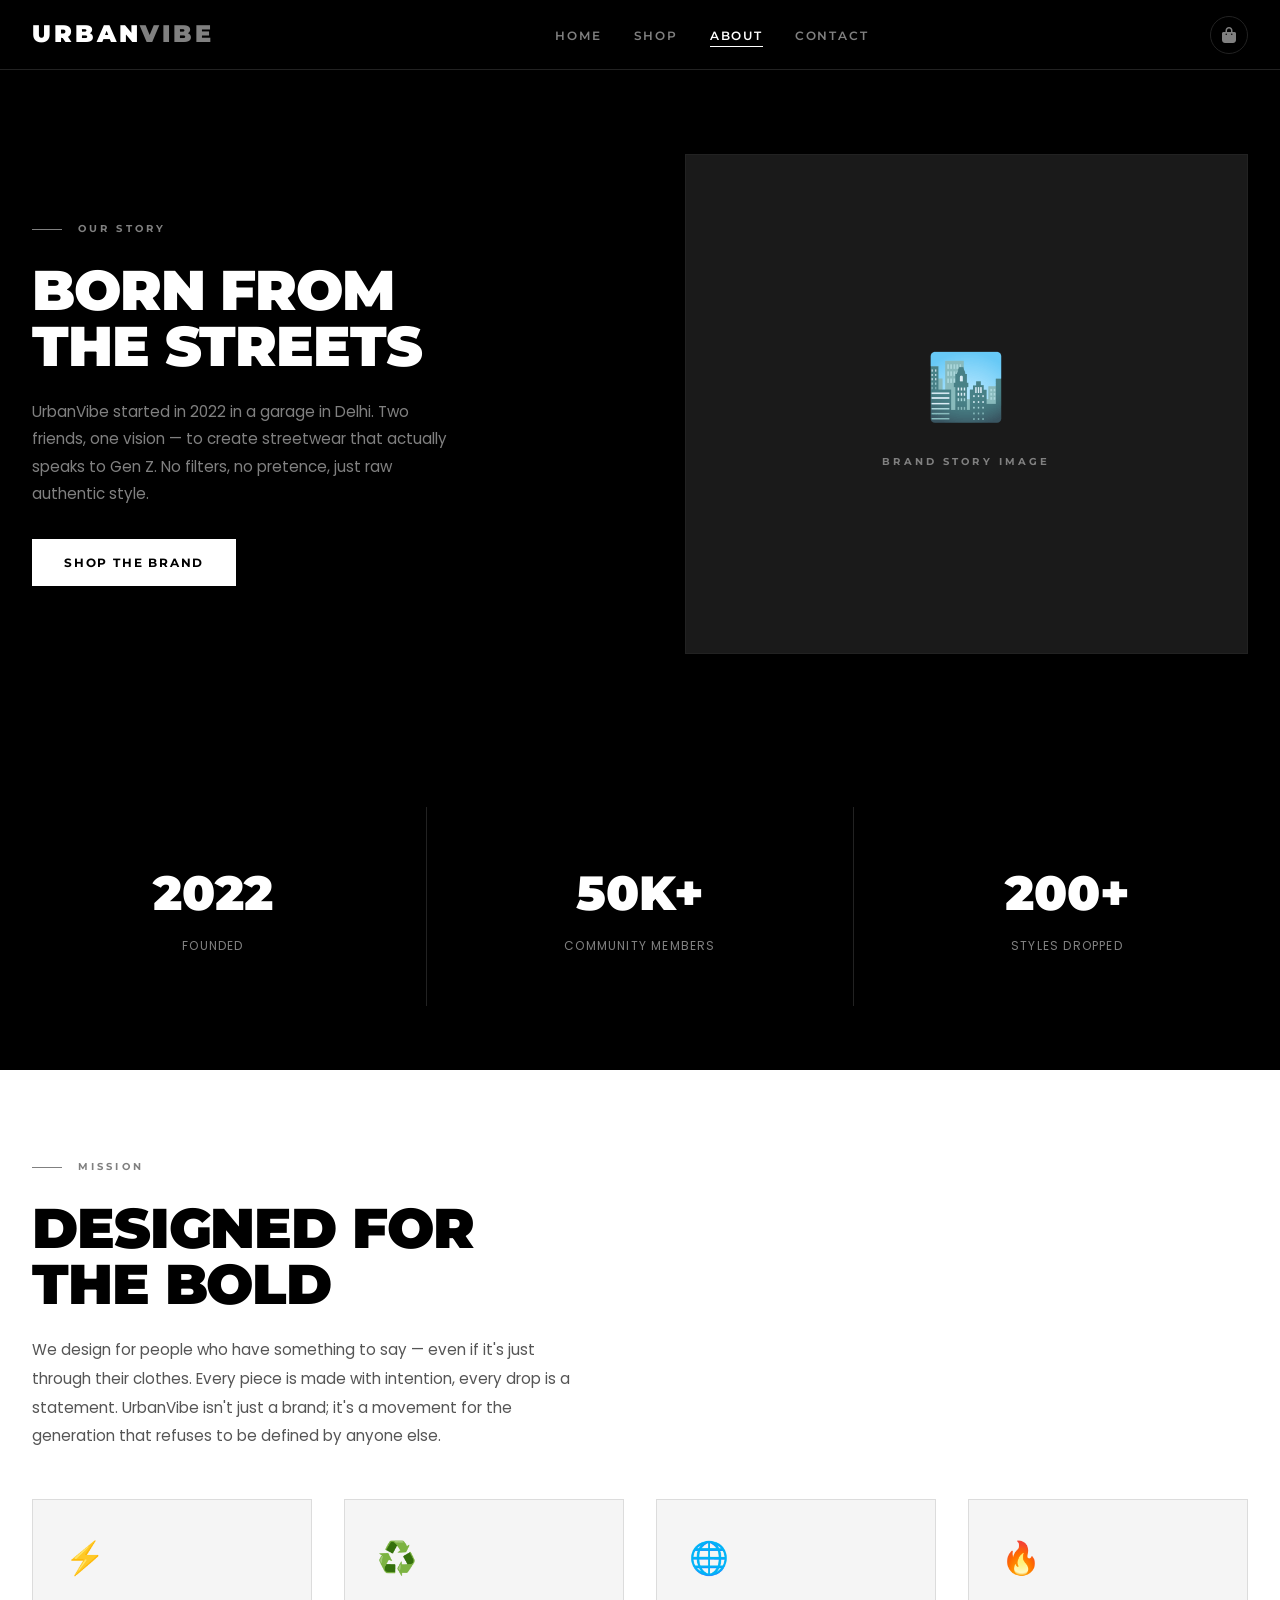
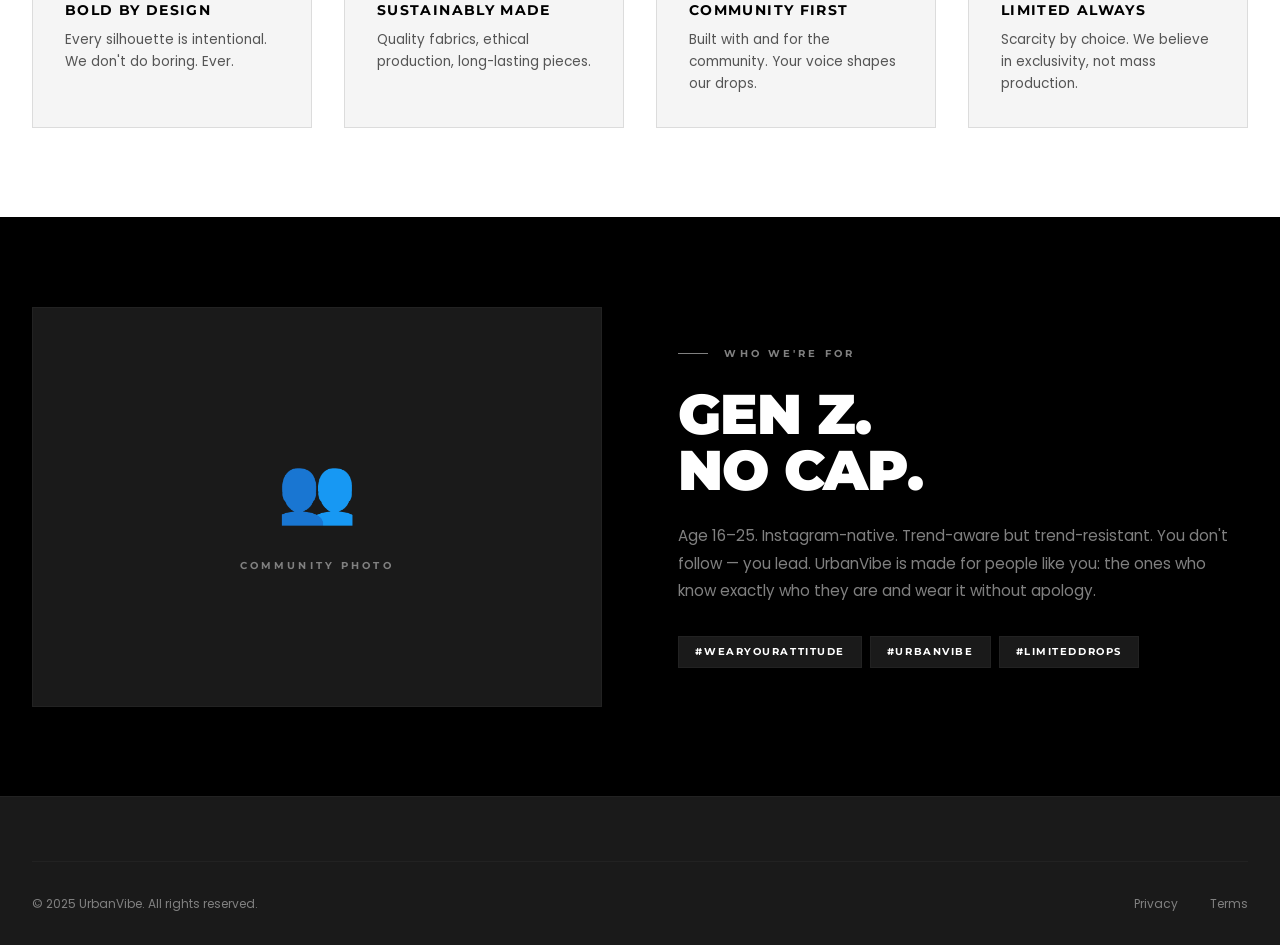
==== commit d4e434cd: "d" ====
--- a/urbanvibe/pages/about.html
+++ b/urbanvibe/pages/about.html
@@ -167,7 +167,7 @@
   </section>
 
   <!-- STATS -->
-  <div class="about-stats-row" style="max-width:1400px;margin:0 auto;" role="region" aria-label="Brand statistics">
+  <div class="about-stats-row" role="region" aria-label="Brand statistics">
     <div class="about-stat reveal">
       <span class="about-stat-num">2022</span>
       <span class="about-stat-label">Founded</span>
--- a/urbanvibe/css/style.css
+++ b/urbanvibe/css/style.css
@@ -1115,7 +1115,17 @@
   grid-template-columns: repeat(3, 1fr);
   gap: 1px;
   background: var(--border);
+  width: 100%;
   margin: clamp(2rem, 5vw, 4rem) 0;
+}
+
+/* Full-bleed sections must never be width-constrained */
+.about-mission,
+.collections,
+.reviews,
+.ticker {
+  width: 100%;
+  box-sizing: border-box;
 }
 
 .about-stat {
@@ -1934,4 +1944,4 @@
     padding-left: 1rem;
     padding-right: 1rem;
   }
-}
+}
